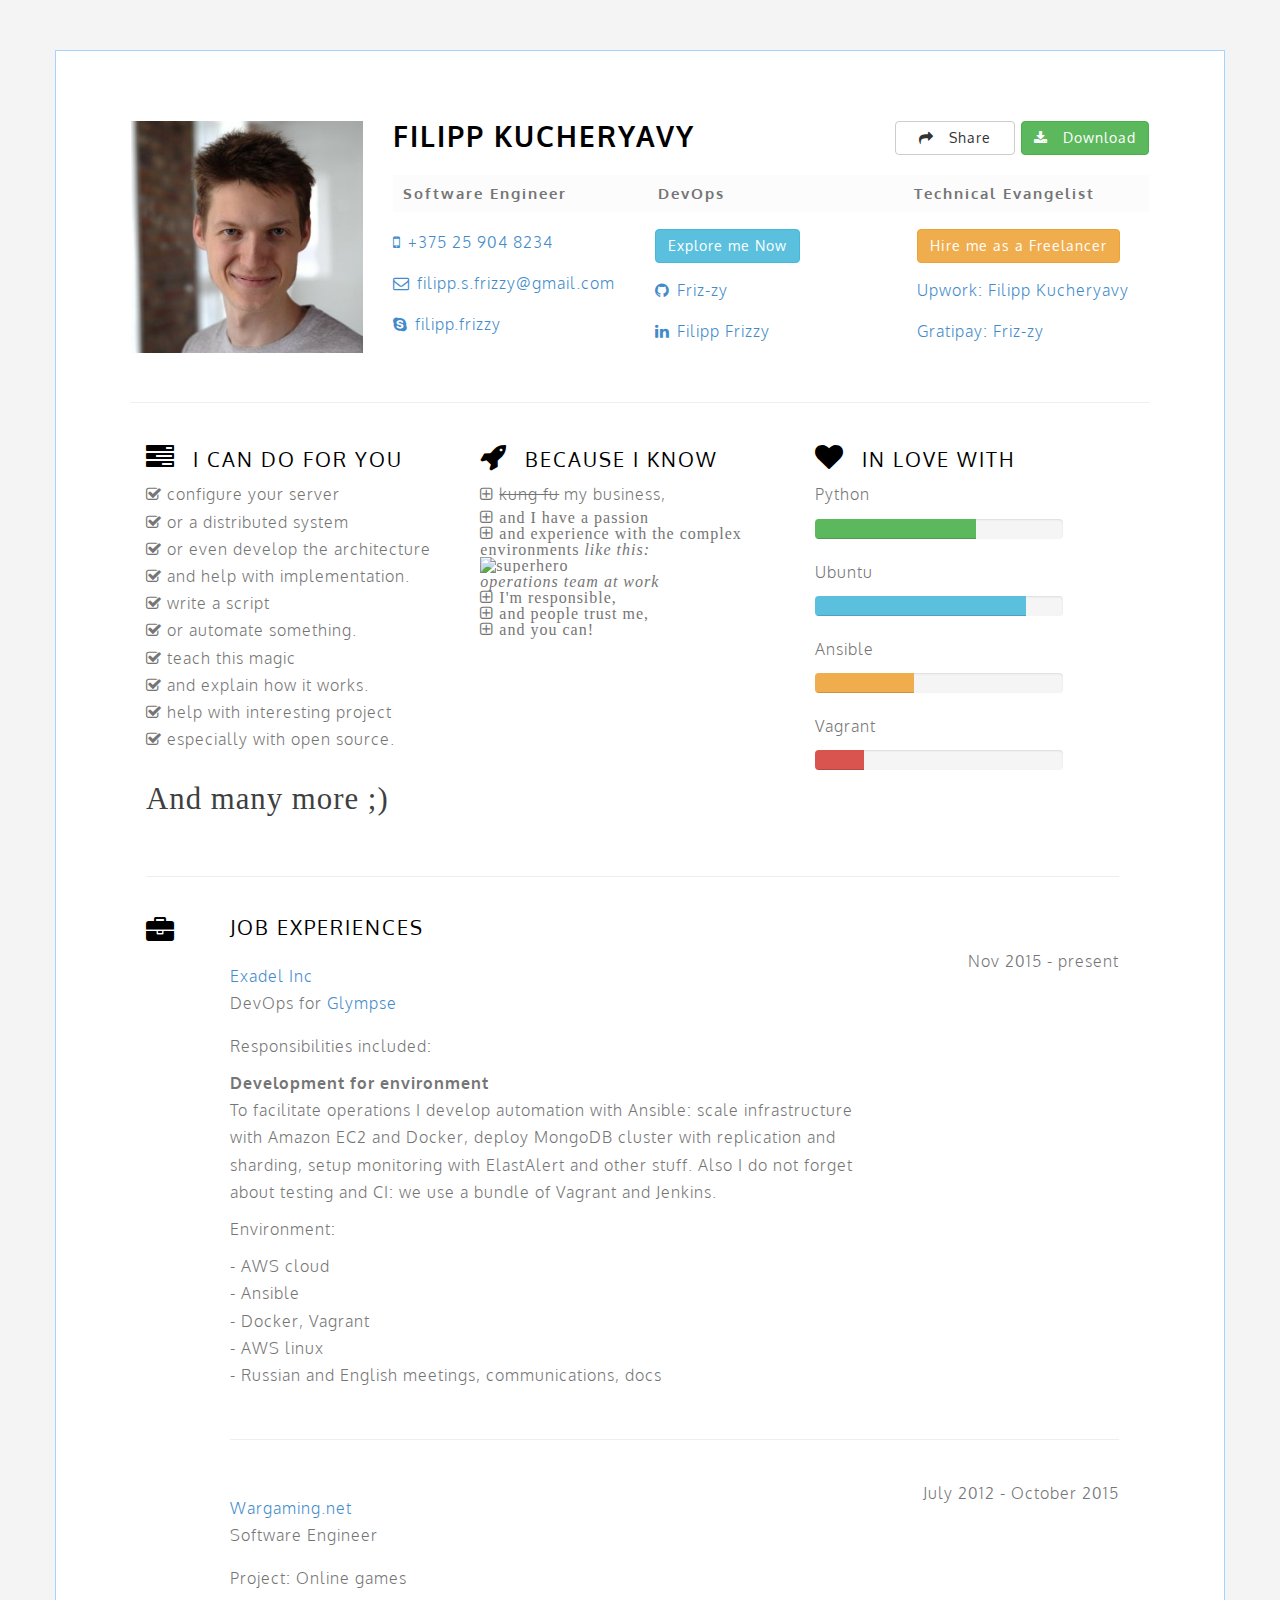
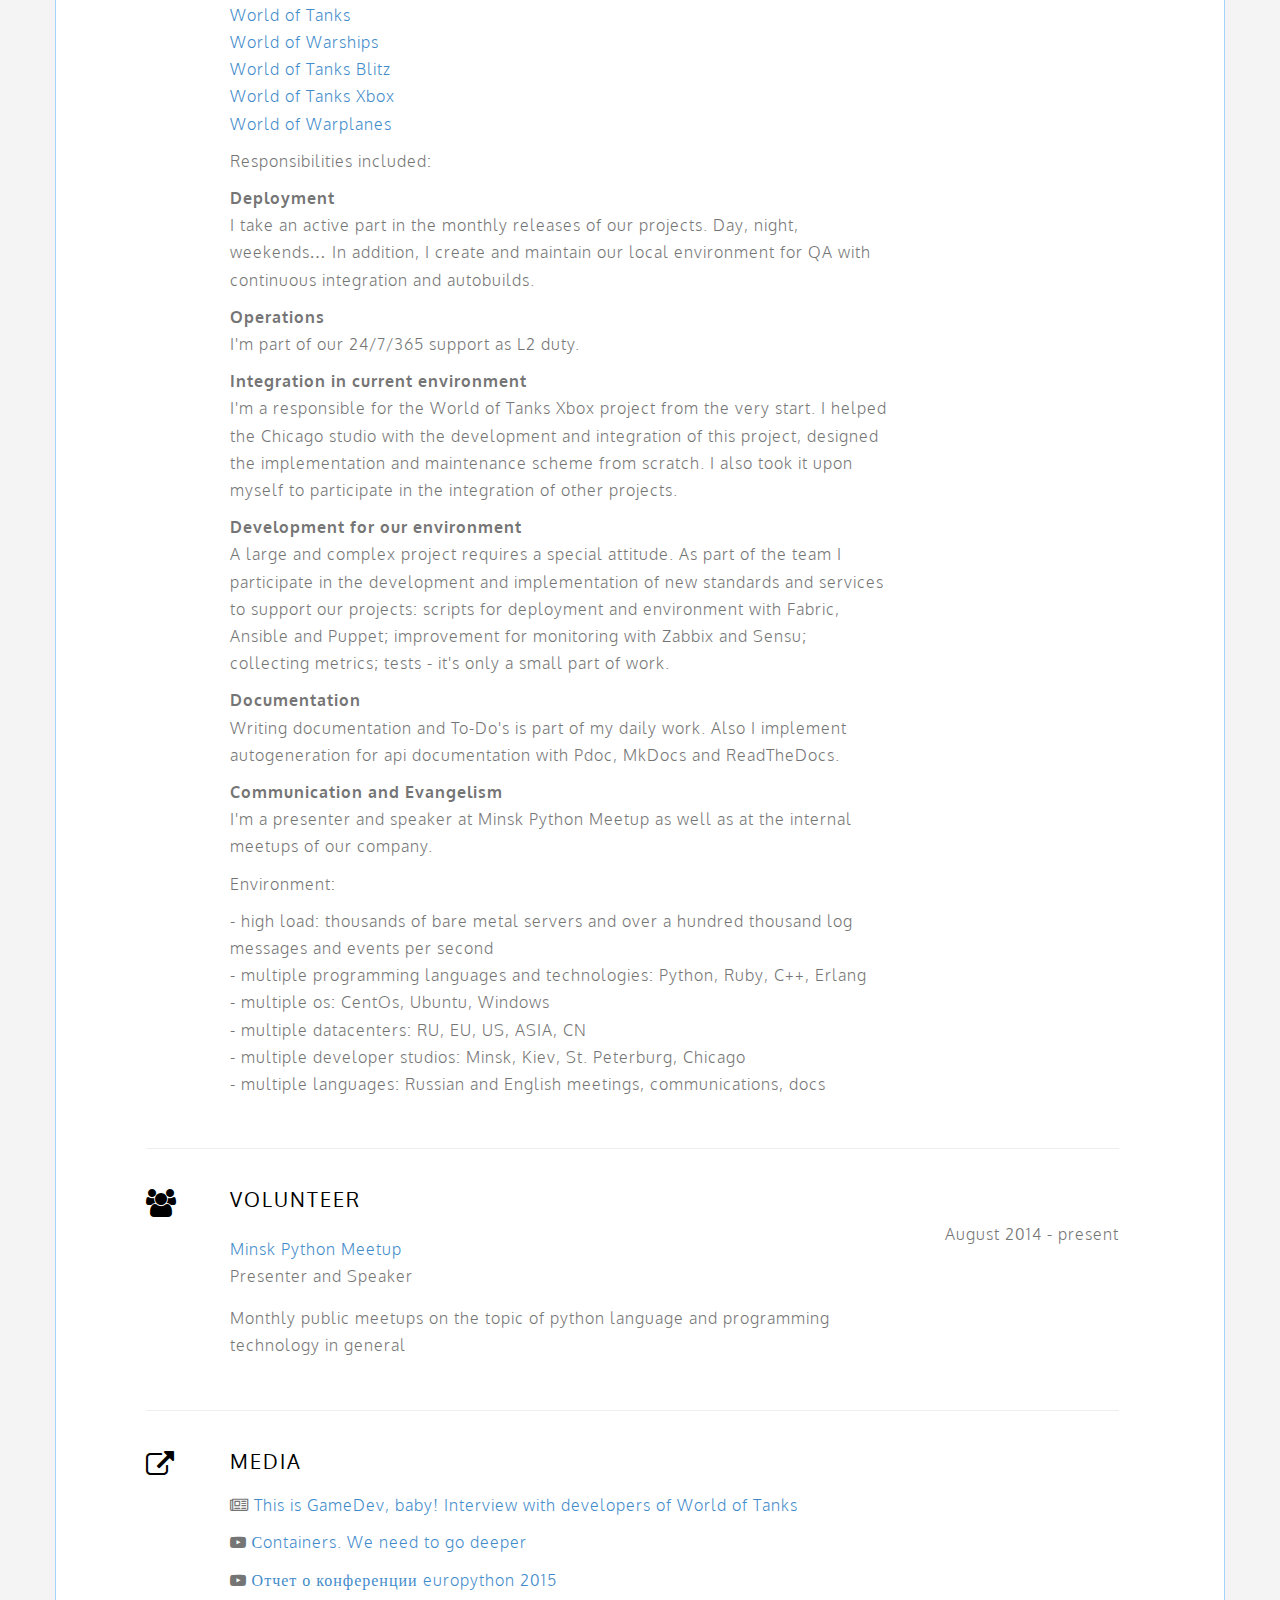
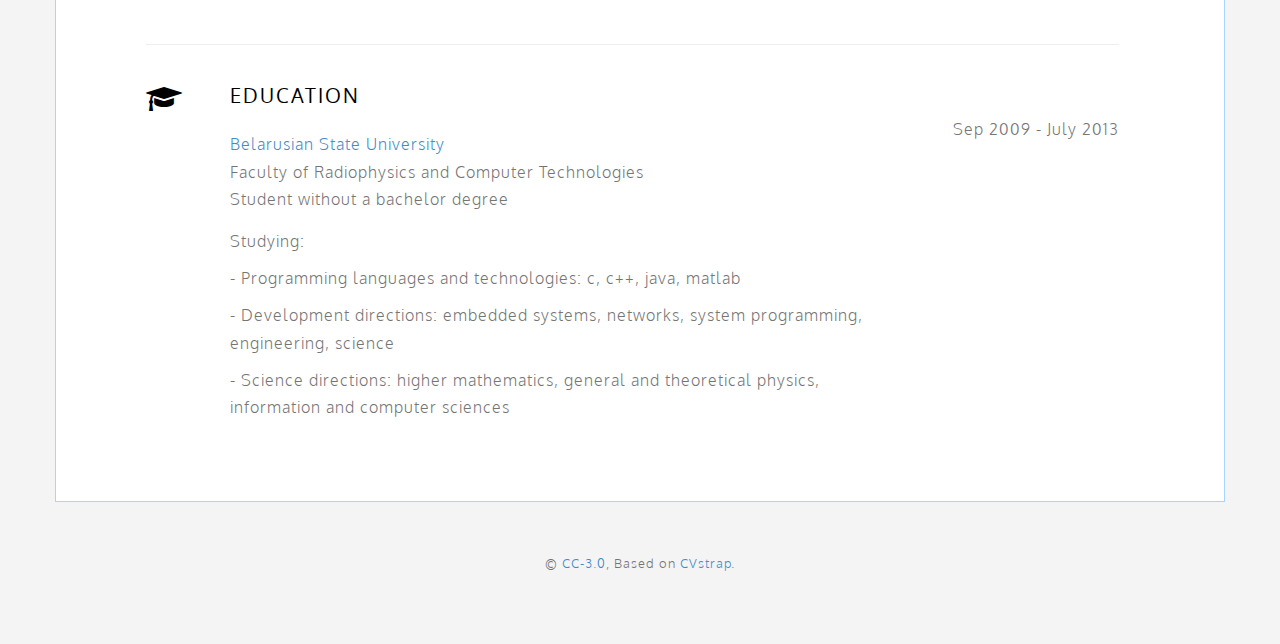
==== frizzy.info/index.html @ 8bf0781c "add src for cv-site" ====
<!DOCTYPE html>
<html lang="">


<head>
    <meta charset="UTF-8">
    <meta name="viewport" content="width=device-width, initial-scale=1.0">

    <!-- ===========================
    THEME INFO
    =========================== -->
    <meta name="description" content="Filipp Kucheryavy - DevOps - CV">
    <meta name="keywords" content="devops, software engineer, python, ansible, ubuntu, Filipp Kucheryavy, Filipp Frizzy">
    <meta name="author" content="Filipp Kucheryavy">

    <!-- ===========================
    SITE TITLE
    =========================== -->
    <title>Filipp Kucheryavy - DevOps</title>

    <!-- ===========================
    FAVICONS
    =========================== -->
    <link rel="icon" href="img/favicon.png">

    <!-- ===========================
    STYLESHEETS
    =========================== -->
    <link rel="stylesheet" href="css/bootstrap.min.css">
    <link rel="stylesheet" href="css/style.css">
    <link rel="stylesheet" href="css/responsive.css">

    <!-- ===========================
    FONT & ICONS
    =========================== -->
    <link href='https://fonts.googleapis.com/css?family=Oxygen' rel='stylesheet' type='text/css'>
    <link href="https://maxcdn.bootstrapcdn.com/font-awesome/4.2.0/css/font-awesome.min.css" rel="stylesheet">


    <!--[if IE]>
        <script src="https://cdn.jsdelivr.net/html5shiv/3.7.2/html5shiv.min.js"></script>
        <script src="https://cdn.jsdelivr.net/respond/1.4.2/respond.min.js"></script>
    <![endif]-->
</head>

<body>
    <div class="container">
        <!-- ===========================
        HEADER
        ============================ -->
        <div id="header" class="row">
            <div class="col-sm-3">
                <img src="img/filippfrizzy.jpg" alt="">
            </div>
            <!-- photo end-->

            <div class="col-sm-9">
                <div class="cv-title">
                    <div class="row">
                        <div class="col-sm-7">
                            <h1>Filipp Kucheryavy</h1>
                        </div>
                        <div class="col-sm-5 text-right dl-share">
                            <!-- AddToAny BEGIN -->
                            <a class="a2a_dd btn btn-default" href=""><span class="fa fa-share "></span> Share</a>
                            <script type="text/javascript">
                                var a2a_config = a2a_config || {};
                                a2a_config.linkname = "WoW! A nice DevOps here";
                                a2a_config.num_services = 6;
                                a2a_config.prioritize = ["facebook", "twitter", "google_plus", "linkedin", "pinterest", "email"];
                            </script>
                            <script type="text/javascript" src="js/menu.js"></script>
                            <!-- AddToAny END -->

                            <a class="btn btn-success" href="https://github.com/Friz-zy/about-me/raw/master/Filipp%20Kucheryavy%20-%20DevOps.pdf"><span class="fa fa-download"></span> Download</a>
                        </div>
                    </div>
                    <h2><div class="row">
                        <div class="col-sm-4">
                            Software Engineer
                        </div><!-- profession 1st col end-->
                        <div class="col-sm-4">
                            DevOps
                        </div><!-- profession 2st col end-->
                        <div class="col-sm-4">
                            Technical Evangelist
                        </div><!-- profession 3st col end-->
                    </div></h2><!-- Profession end-->
                </div><!-- Title end-->

                <!-- ===========================
                SOCIAL & CONTACT
                ============================ -->
                <div class="row">
                    <div class="col-sm-4">
                        <ul class="list-unstyled">
                            <li><a href=""><span class="social fa fa-mobile-phone"></span>+375 25 904 8234</a>
                            </li>
                            <li><a href="mailto:filipp.s.frizzy@gmail.com"><span class="social fa fa-envelope-o"></span>filipp.s.frizzy@gmail.com</a>
                            </li>
                            <li><a href="skype:filipp.frizzy?chat"><span class="social fa fa-skype"></span>filipp.frizzy</a>
                            </li>
                        </ul>
                    </div><!-- social 1st col end-->

                    <div class="col-sm-4">
                        <ul class="list-unstyled">
                            <li><a class="btn btn-info" href="https://github.com/Friz-zy">Explore me Now</a></li>
                            <li><a href="https://github.com/Friz-zy"><span class="social fa fa-github"></span>Friz-zy</a>
                            </li>
                            <li><a href="http://linkedin.com/pub/filipp-frizzy/60/a03/289/"><span class="social fa fa-linkedin"></span>Filipp Frizzy</a>
                            </li>
                        </ul>
                    </div><!-- social 2nd col end-->

                    <div class="col-sm-4">
                        <ul class="list-unstyled">
                            <li><a class="btn btn-warning" href="https://www.upwork.com/freelancers/%7E01ad88731583a316c0">Hire me as a Freelancer</a></li>
                            <li><a href="https://www.upwork.com/freelancers/%7E01ad88731583a316c0">Upwork: Filipp Kucheryavy</a>
                            </li>
                            <li><a href="https://gratipay.com/~Friz-zy/">Gratipay: Friz-zy</a>
                            </li>
                        </ul>
                    </div><!-- social 3rd col end-->
                </div><!-- header social end-->
            </div><!-- header right end-->
        </div><!-- header end-->

        <hr class="firsthr">

        <!-- ===========================
        BODY
        ============================ -->
        <div class="col-md-12 mainleft">
            <div id="statement" class="row mobmid">

                <div class="col-sm-4">
                    <h3><span class="secicon fa fa-tasks"></span> I can do for You</h3>
                    <p><span class="fa fa-check-square-o"></span> configure your server<br>
                       <span class="fa fa-check-square-o"></span> or a distributed system<br>
                       <span class="fa fa-check-square-o"></span> or even develop the architecture<br>
                       <span class="fa fa-check-square-o"></span> and help with implementation.<br>
                       <span class="fa fa-check-square-o"></span> write a script<br>
                       <span class="fa fa-check-square-o"></span> or automate something.<br>
                       <span class="fa fa-check-square-o"></span> teach this magic<br>
                       <span class="fa fa-check-square-o"></span> and explain how it works.<br>
                       <span class="fa fa-check-square-o"></span> help with interesting project<br>
                       <span class="fa fa-check-square-o"></span> especially with open source.<br>
                    </p>

                    <p class="signature">And many more ;)</p>
                </div><!--info end-->
                <div class="col-sm-4">
                    <h3><span class="secicon fa fa-rocket"></span> Because I know</h3>
                    <p><span class="fa fa-plus-square-o"></span> <s>kung fu</s> my business,<br>
                    <span class="fa fa-plus-square-o"> and I have a passion<br>
                    <span class="fa fa-plus-square-o"> and experience with the
                    complex environments <i>like this:</i><br>
                    <img src="img/support.gif" height="160" alt="superhero"><br>
                    <i>operations team at work</i><br>
                    <span class="fa fa-plus-square-o"></span> I'm responsible,<br>
                    <span class="fa fa-plus-square-o"></span> and people trust me,<br>
                    <span class="fa fa-plus-square-o"></span> and you can!</p>

                </div><!--strengths end-->

                <div class="col-md-4 mainright">
                <div class="row">

                    <div class="col-sm-11 col-md-10">
                        <h3 class="mobmid"><span class="secicon fa fa-heart"></span> In love with</h3>

                        <p>Python</p>
                        <div class="progress">
                            <div class="progress-bar progress-bar-success" role="progressbar" aria-valuenow="65" aria-valuemin="0" aria-valuemax="100" style="width: 65%">
                                <span class="sr-only">65% Complete (success)</span>
                            </div>
                        </div><!--skill end-->


                        <p>Ubuntu</p>
                        <div class="progress">
                            <div class="progress-bar progress-bar-info" role="progressbar" aria-valuenow="85" aria-valuemin="0" aria-valuemax="100" style="width: 85%">
                                <span class="sr-only">85% Complete</span>
                            </div>
                        </div><!--skill end-->

                        <p>Ansible</p>
                        <div class="progress">
                            <div class="progress-bar progress-bar-warning" role="progressbar" aria-valuenow="40" aria-valuemin="0" aria-valuemax="100" style="width: 40%">
                                <span class="sr-only">40% Complete (warning)</span>
                            </div>
                        </div><!--skill end-->

                        <p>Vagrant</p>
                        <div class="progress">
                            <div class="progress-bar progress-bar-danger" role="progressbar" aria-valuenow="20" aria-valuemin="0" aria-valuemax="100" style="width: 20%">
                                <span class="sr-only">20% Complete (danger)</span>
                            </div>
                        </div><!--skill end-->
                    </div><!--info end-->
                </div><!--tech skills end-->
                </div><!--right end-->
            </div><!--personal statement end-->

            <hr>

            <!-- ===========================
            JOB EXPERIENCES
            ============================ -->
            <div id="job" class="row mobmid">
                <div class="col-sm-1">
                    <span class="secicon fa fa-briefcase"></span>
                </div><!--icon end-->

                <div class="col-sm-11">
                    <h3>Job Experiences</h3>

                    <div class="row">
                        <div class="col-md-9">
                            <h4><a href="http://www.exadel.com">Exadel Inc</a></h4>
                            <p class="sub">DevOps for <a href="http://glympse.com">Glympse</a></p>

                                <p>Responsibilities included:</p>

                                <p>
                                    <b>Development for environment</b><br>
                                    To facilitate operations I develop automation with Ansible: scale infrastructure with Amazon EC2 and Docker, deploy MongoDB cluster with replication and sharding, setup monitoring with ElastAlert and other stuff. Also I do not forget about testing and CI: we use a bundle of Vagrant and Jenkins.
                                </p>

                                <p>Environment:</p>
                                <p>
                                    - AWS cloud<br>
                                    - Ansible<br>
                                    - Docker, Vagrant<br>
                                    - AWS linux<br>
                                    - Russian and English meetings, communications, docs<br>
                                </p>
                        </div>

                        <div class="year col-md-3">
                            <p>Nov 2015 - present</p>
                        </div>
                    </div><!--Job 1 end-->
                    
                    <hr>
                    
                    <div class="row">
                        <div class="col-md-9">
                            <h4><a href="wargaming.com">Wargaming.net</a></h4>
                            <p class="sub">Software Engineer</p>

                            <p>Project: Online games</p>
                                <p>
                                    <a href="http://worldoftanks.com">World of Tanks</a><br>
                                    <a href="http://worldofwarships.com">World of Warships</a><br>
                                    <a href="https://wotblitz.com">World of Tanks Blitz</a><br>
                                    <a href="http://console.worldoftanks.com">World of Tanks Xbox</a><br>
                                    <a href="http://worldofwarplanes.com">World of Warplanes</a><br>
                                </p>

                                <p>Responsibilities included:</p>
                                <p>
                                    <b>Deployment</b><br>
                                    I take an active part in the monthly releases of our projects. Day, night, weekends… In addition, I create and maintain our local environment for QA with continuous integration and autobuilds.
                                </p>
                                <p>
                                    <b>Operations</b><br>
                                    I'm part of our 24/7/365 support as L2 duty.
                                </p>
                                <p>
                                    <b>Integration in current environment</b><br>
                                    I'm a responsible for the World of Tanks Xbox project from the very start. I helped the Chicago studio with the development and integration of this project, designed the implementation and maintenance scheme from scratch. I also took it upon myself to participate in the integration of other projects.
                                </p>
                                <p>
                                    <b>Development for our environment</b><br>
                                    A large and complex project requires a special attitude. As part of the team I participate in the development and implementation of new standards and services to support our projects: scripts for deployment and environment with Fabric, Ansible and Puppet; improvement for monitoring with Zabbix and Sensu; collecting metrics; tests - it's only a small part of work.
                                </p>
                                <p>
                                    <b>Documentation</b><br>
                                    Writing documentation and To-Do's is part of my daily work. Also I implement autogeneration for api documentation with Pdoc, MkDocs and ReadTheDocs.
                                </p>
                                <p>
                                    <b>Communication and Evangelism</b><br>
                                    I'm a presenter and speaker at Minsk Python Meetup as well as at the internal meetups of our company.
                                </p>

                                <p>Environment:</p>
                                <p>
                                    - high load: thousands of bare metal servers and over a hundred thousand log messages and events per second<br>
                                    - multiple programming languages and technologies: Python, Ruby, C++, Erlang<br>
                                    - multiple os: CentOs, Ubuntu, Windows<br>
                                    - multiple datacenters: RU, EU, US, ASIA, CN<br>
                                    - multiple developer studios: Minsk, Kiev, St. Peterburg, Chicago<br>
                                    - multiple languages: Russian and English meetings, communications, docs<br>
                                </p>
                        </div>

                        <div class="year col-md-3">
                            <p>July 2012 - October 2015</p>
                        </div>
                    </div><!--Job 2 end-->

                </div><!--Job experiences end-->
            </div><!--Job experiences end-->

            <hr>
            
            <div id="volunteer" class="row mobmid">
                <div class="col-sm-1">
                    <span class="secicon fa fa-group"></span>
                </div><!--icon end-->

                <div class="col-sm-11">
                    <h3>Volunteer</h3>

                    <div class="row">
                        <div class="col-md-9">
                            <h4><a href="https://www.facebook.com/MinskPythonMeetup">Minsk Python Meetup</a></h4>
                            <p class="sub">Presenter and Speaker
                            </p>
                            <p>Monthly public meetups on the topic of python language and programming technology in general</p>
                        </div>

                        <div class="year col-md-3">
                            <p>August 2014 - present</p>
                        </div>
                    </div><!--Volunteer 1 end-->

                </div>
            </div><!--Volunteer end-->

            <hr>
            
            <div id="media" class="row mobmid">
                <div class="col-sm-1">
                    <span class="secicon fa fa-external-link"></span>
                </div><!--icon end-->

                <div class="col-sm-11">
                    <h3>Media</h3>

                    <div class="row">
                        <div class="col-md-9">
                            <p>
                                <p><span class="fa fa-newspaper-o"></span> <a href="https://hackmag.com/devops/interview-with-wot-developers/">This is GameDev, baby! Interview with developers of World of Tanks</a></p>
                                <p><span class="fa fa-youtube-play"></span> <a href="https://www.youtube.com/watch?v=l677xcz-gX0">Сontainers. We need to go deeper</a></p>
                                <p><span class="fa fa-youtube-play"></span> <a href="https://www.youtube.com/watch?v=hFyycm_vur8">Отчет о конференции europython 2015</a></p>
                            </p>
                        </div>

                    </div><!--Media 1 end-->

                </div>
            </div><!--Media end-->

            <hr>
            
            <div id="education" class="row mobmid">
                <div class="col-sm-1">
                    <span class="secicon fa fa-graduation-cap"></span>
                </div><!--icon end-->

                <div class="col-sm-11">
                    <h3>Education</h3>

                    <div class="row">
                        <div class="col-md-9">
                            <h4><a href="http://bsu.by/en/main.aspx">Belarusian State University</a></h4>
                            <p class="sub">Faculty of Radiophysics and Computer Technologies<br>
                            Student without a bachelor degree</p>
                            <p>Studying:
                                <p>- Programming languages and technologies: c, c++, java, matlab</p>
                                <p>- Development directions: embedded systems, networks, system programming, engineering, science</p>
                                <p>- Science directions: higher mathematics, general and theoretical physics, information and computer sciences</p>
                            </p>
                        </div>

                        <div class="year col-md-3">
                            <p>Sep 2009 - July 2013</p>
                        </div>
                    </div><!--Education & Certification 1 end-->

                </div>
            </div><!--Education & Certifications end-->
            
        </div><!--left end-->
    </div><!--container end-->

    <!-- ===========================
    FOOTER
    =========================== -->
    <footer class="text-center">
        <p>&copy; <a href="http://creativecommons.org/licenses/by/3.0/">CC-3.0</a>, Based on <a href="http://github.com/srizon/cvstrap">CVstrap</a>.
        </p>
    </footer>

    <!--necessary scripts and plugins-->
    <script src="js/jquery.min.js"></script>
    <script src="js/bootstrap.min.js"></script>
    <script src="js/jquery.nicescroll.min.js"></script>
    <script src="js/evenfly.js"></script>
</body>

</html>
---- frizzy.info/css/style.css ----
body {
    background: #f4f4f4;
    color: #757575;
    font-family: 'Oxygen';
    letter-spacing: 2px;
    padding-bottom: 60px;
}

.container {
    background: #fff;
    padding: 70px 75px;
    margin: 50px auto;
    border: 1px solid #a5d4fc;
}

img {
    max-width: 100%
}

hr {
    margin: 40px 0;
}

h1 {
    font-size: 2em;
    font-weight: bolder;
    text-transform: uppercase;
    color: #000;
    margin: 0;
}

h2 {
    font-size: 1.1em;
    font-weight: bolder;
    background: #fcfcfc;
    padding: 10px;
}

h3 {
    font-size: 1.4em;
    text-transform: uppercase;
    color: #000;
    margin-top: 0;
}

h4 {
    margin: 15px 0 0;
}

p,
a {
    line-height: 1.7em;
    font-weight: lighter;
    letter-spacing: 1px;
    font-size: 16px;
}

br {
    line-height: 1.5em;
}

li {
    padding: 7px 0;
}

.dl-share .btn {
    min-width: 120px;
}

.signature {
    font-family: 'Kristi', cursive;
    color: #3e3f40;
    font-size: 2.2em;
    margin-top: 20px;
}

.social {
    margin-right: 7px;
}

.btn .fa {
    margin-right: 10px;
}

.secicon.fa {
    font-size: 28px;
    color: #000;
    margin-right: 10px;
}

.sub {
    margin-bottom: 15px;
}

.award {
    padding-top: 20px;
}

blockquote {
    font-size: 1em;
    padding: 0 15px;
    margin: 30px 0;
}

.mainleft {
    padding-right: 30px;
}

.testimonials img {
    width: 60px;
    height: 60px;
    border-radius: 50%;
    float: left;
    margin-right: 15px;
    margin-top: -10px;
    border: 1px solid #ededed;
}

.year,
.share {
    text-align: right;
}

footer p,
footer a {
    font-size: 13px;
}
---- frizzy.info/css/responsive.css ----
@media only screen and (max-width: 980px) {
    .dl-share {
        display: none;
    }
    
    .year {
        text-align: left;
    }
}

@media only screen and (max-width: 800px) {
    body {
        padding-bottom: 10px;
    }
    .container {
        margin-top: 10px;
        margin-bottom: 30px;
    }
}

@media only screen and (max-width: 640px) {
    .container {
        padding: 20px;
    }
    h1 {
        margin-top: 20px;
    }
    .propic {
        border-radius: 0;
    }
    .list-unstyled li {
        border-bottom: 1px solid #efefef;
        padding: 15px 0;
    }
    .firsthr {
        visibility: hidden;
    }
    .secicon.fa {
        margin: 10px 0;
    }
    .year,
    .mobmid {
        text-align: center;
    }
}

@media only screen and (width: 480px) {
    footer{
        padding: 0 100px;
    }
}

@media only screen and (max-width: 360px) {
    footer{
        padding: 0 15px;
    }
}
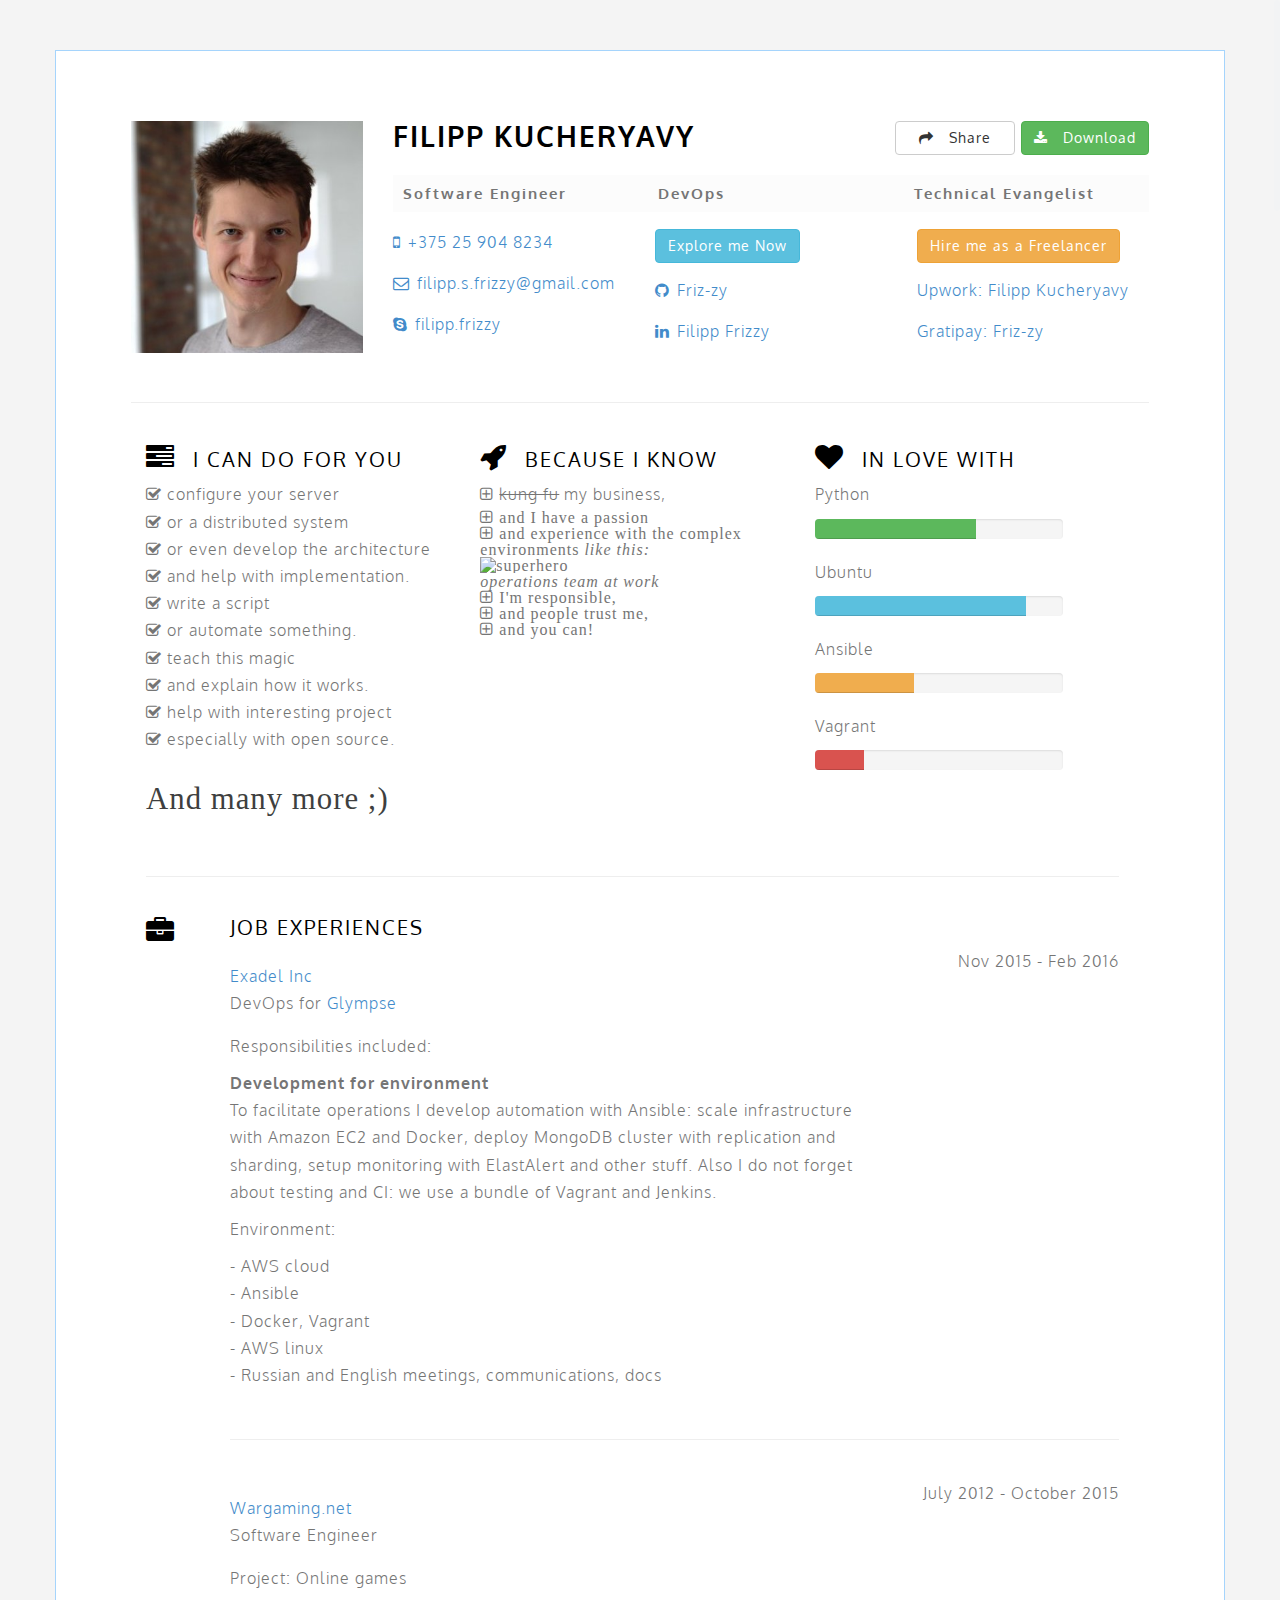
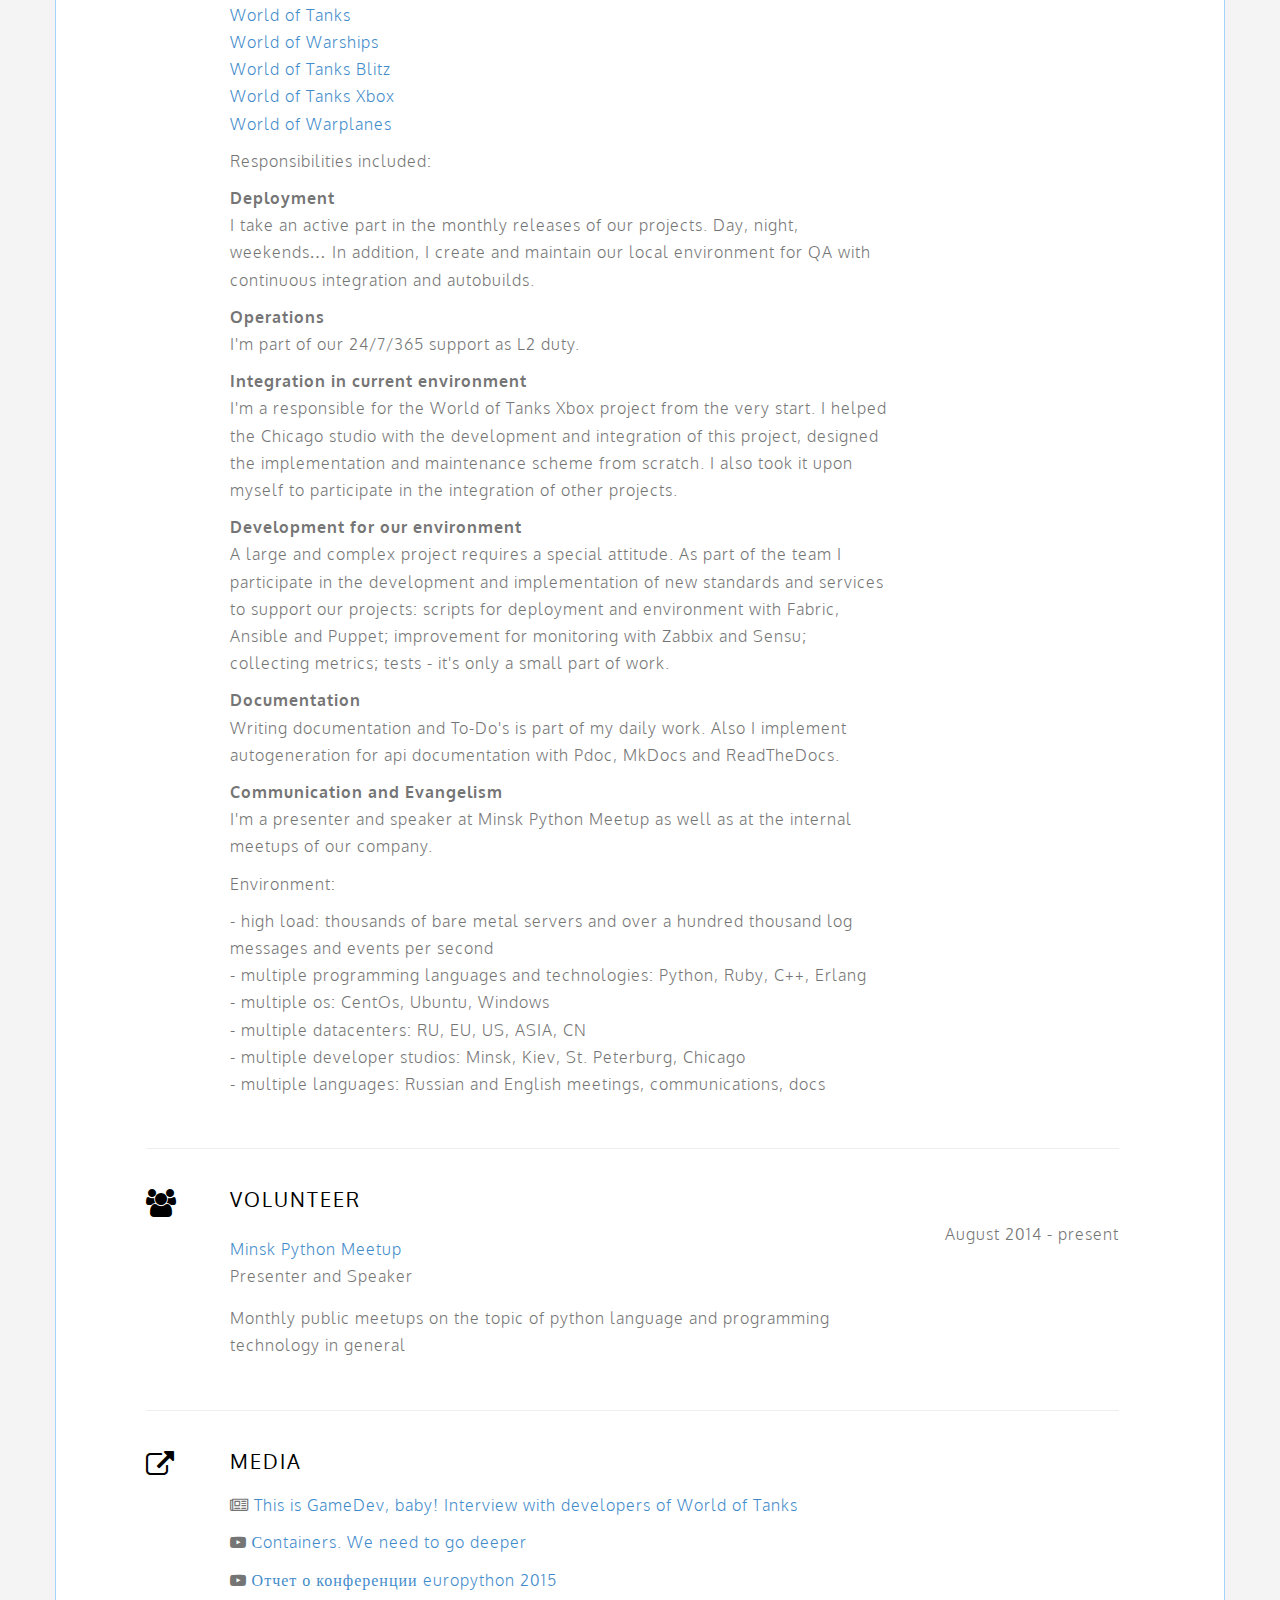
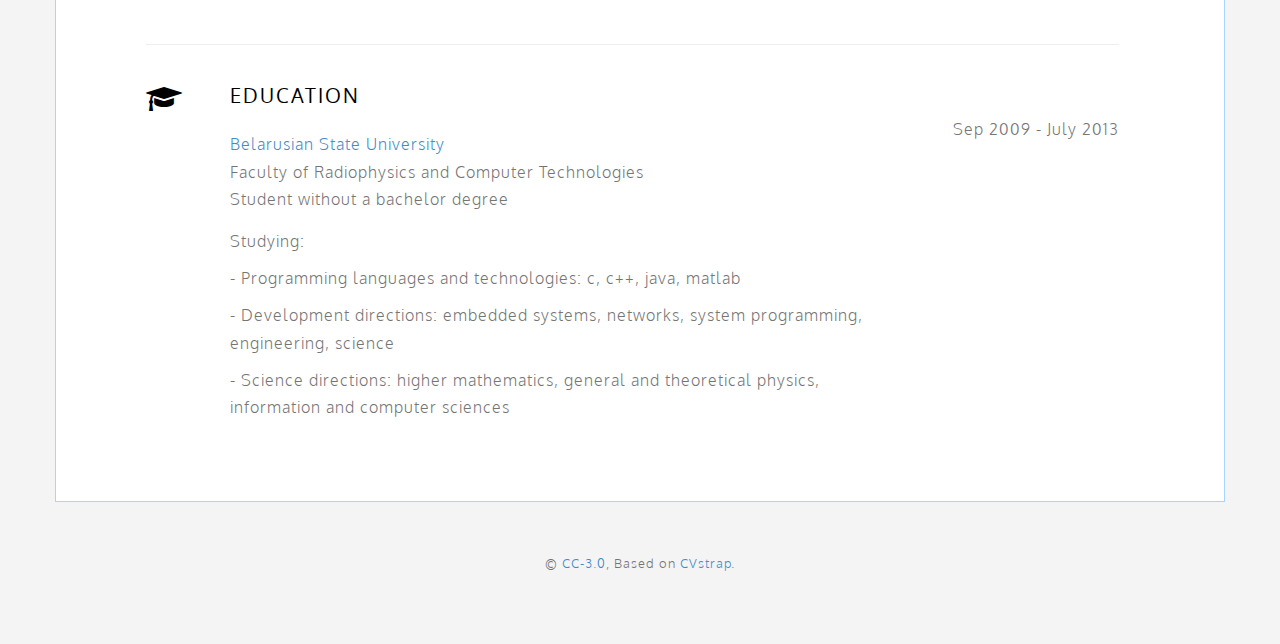
==== commit d7a25fee: "up cv as I leave Exadel" ====
--- a/frizzy.info/index.html
+++ b/frizzy.info/index.html
@@ -239,7 +239,7 @@
                         </div>
 
                         <div class="year col-md-3">
-                            <p>Nov 2015 - present</p>
+                            <p>Nov 2015 - Feb 2016</p>
                         </div>
                     </div><!--Job 1 end-->
                     
@@ -402,4 +402,4 @@
     <script src="js/evenfly.js"></script>
 </body>
 
-</html>+</html>
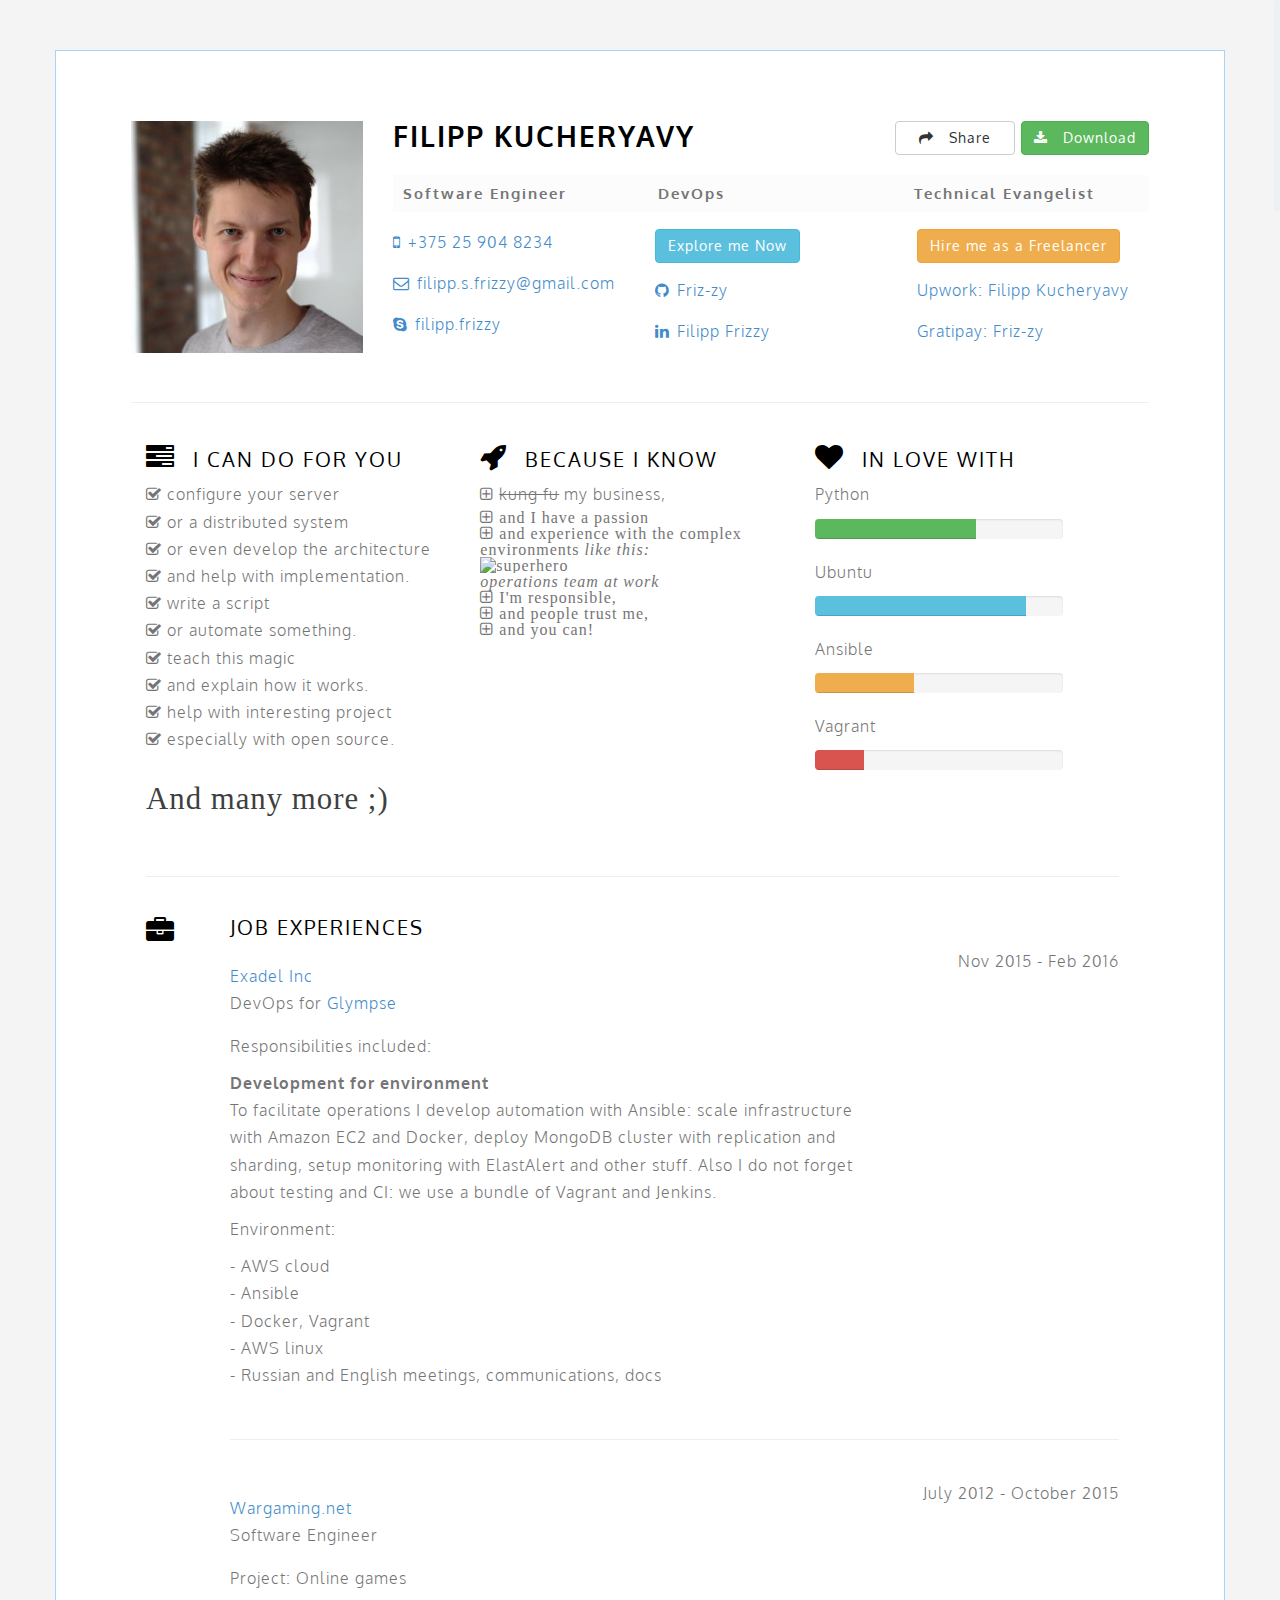
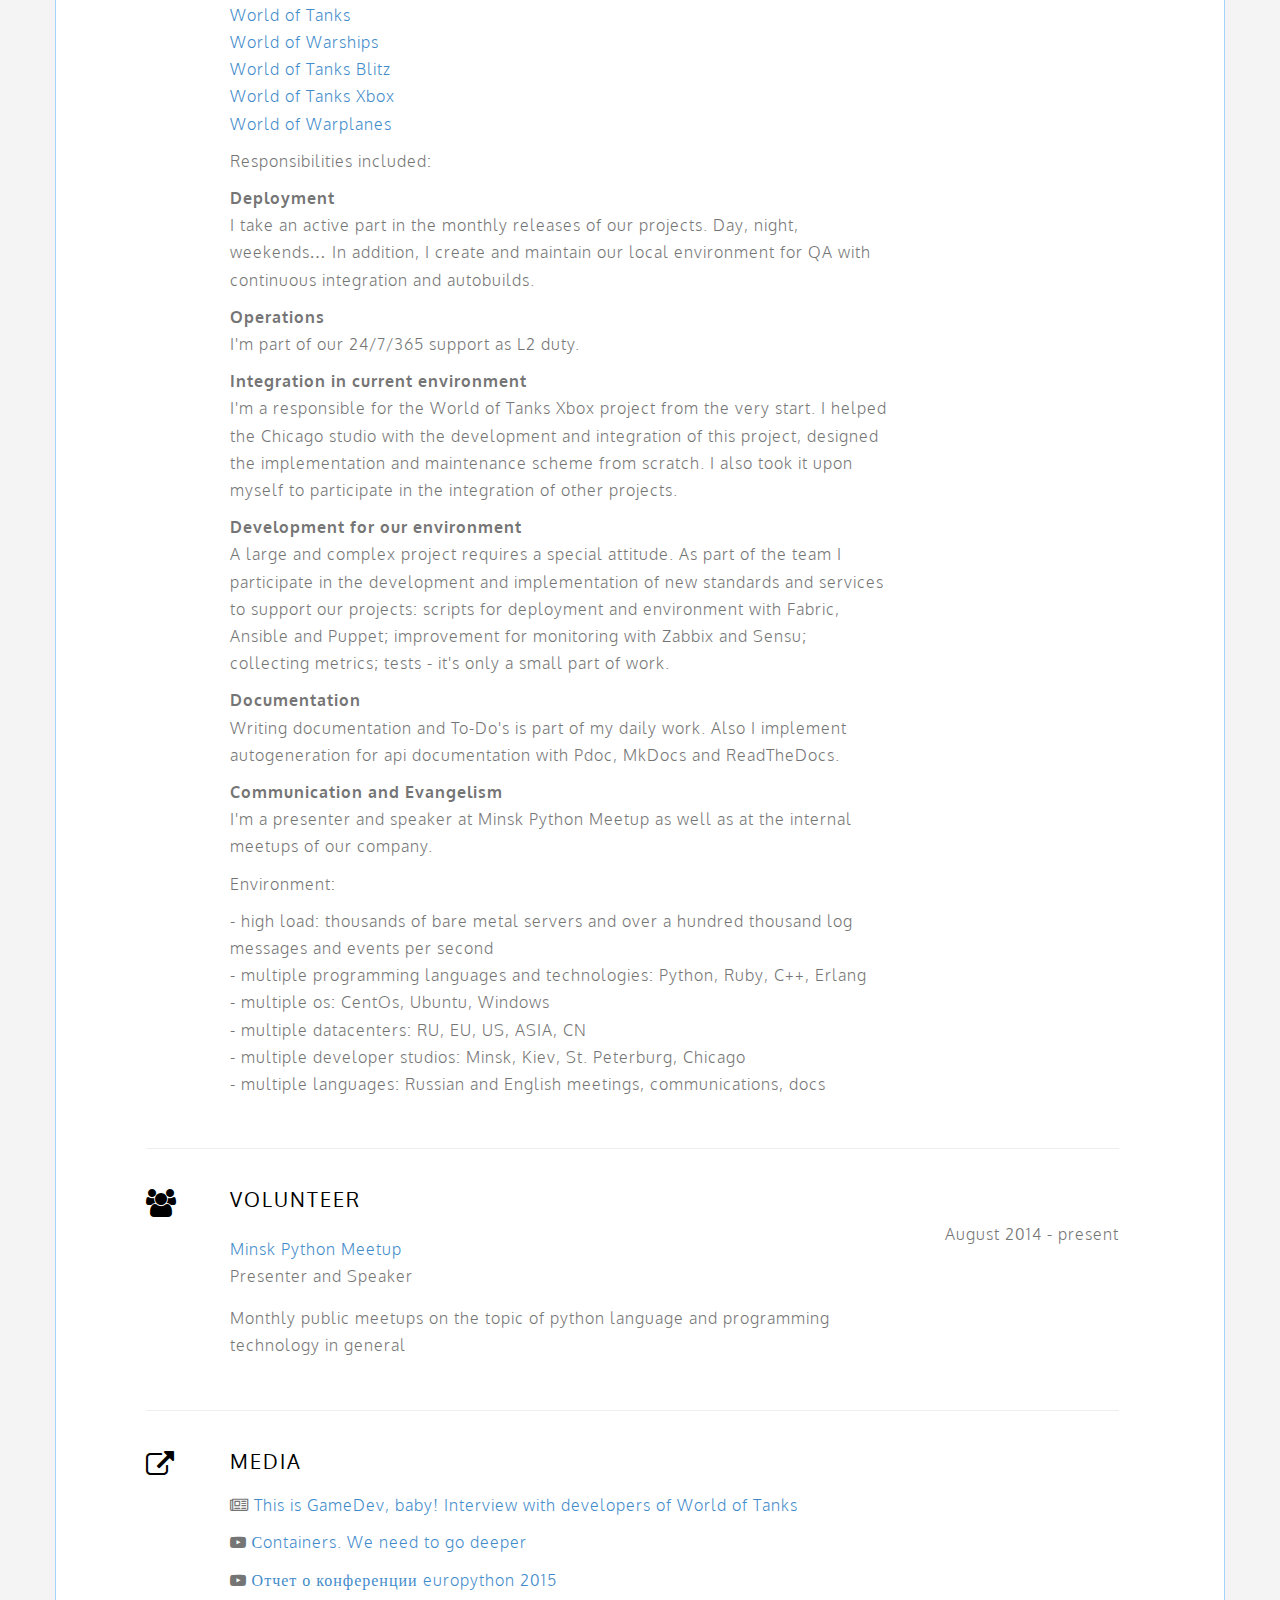
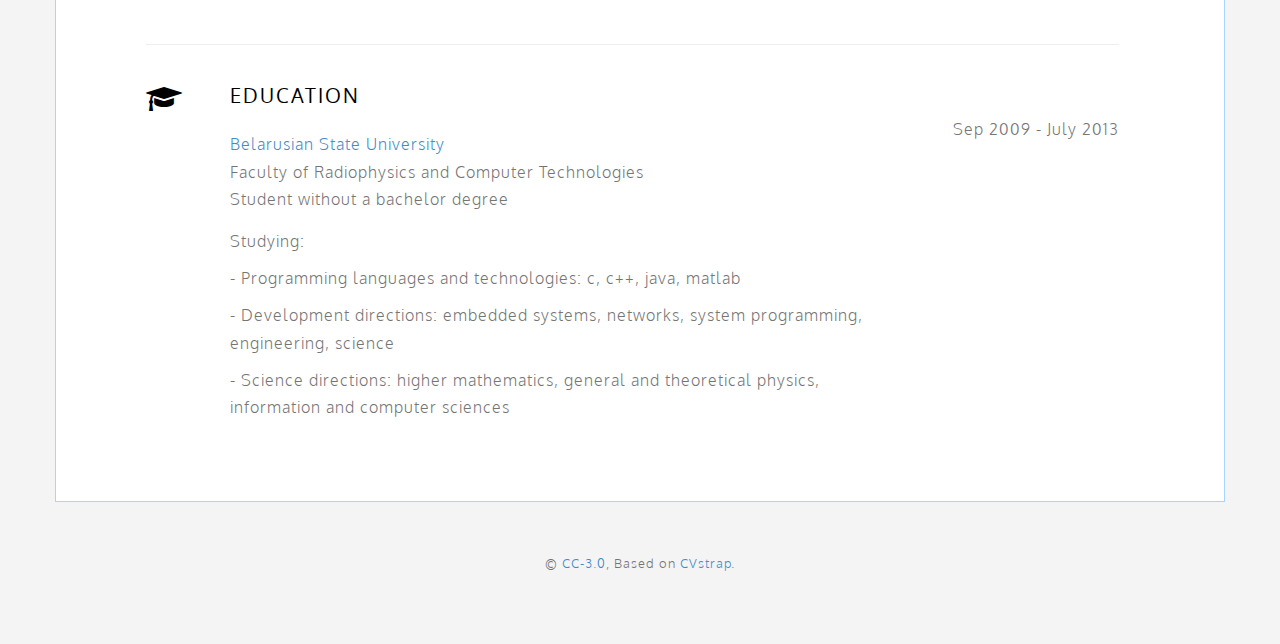
==== commit 7da514a8: "add google analitics js script" ====
--- a/frizzy.info/index.html
+++ b/frizzy.info/index.html
@@ -400,6 +400,19 @@
     <script src="js/bootstrap.min.js"></script>
     <script src="js/jquery.nicescroll.min.js"></script>
     <script src="js/evenfly.js"></script>
+
+    <!--google analitics-->
+    <script>
+       (function(i,s,o,g,r,a,m){i['GoogleAnalyticsObject']=r;i[r]=i[r]||function(){
+       (i[r].q=i[r].q||[]).push(arguments)},i[r].l=1*new Date();a=s.createElement(o),
+       m=s.getElementsByTagName(o)[0];a.async=1;a.src=g;m.parentNode.insertBefore(a,m)
+       })(window,document,'script','//www.google-analytics.com/analytics.js','ga');
+
+       ga('create', 'UA-74715164-1', 'auto');
+       ga('send', 'pageview');
+
+     </script>
+
 </body>
 
 </html>
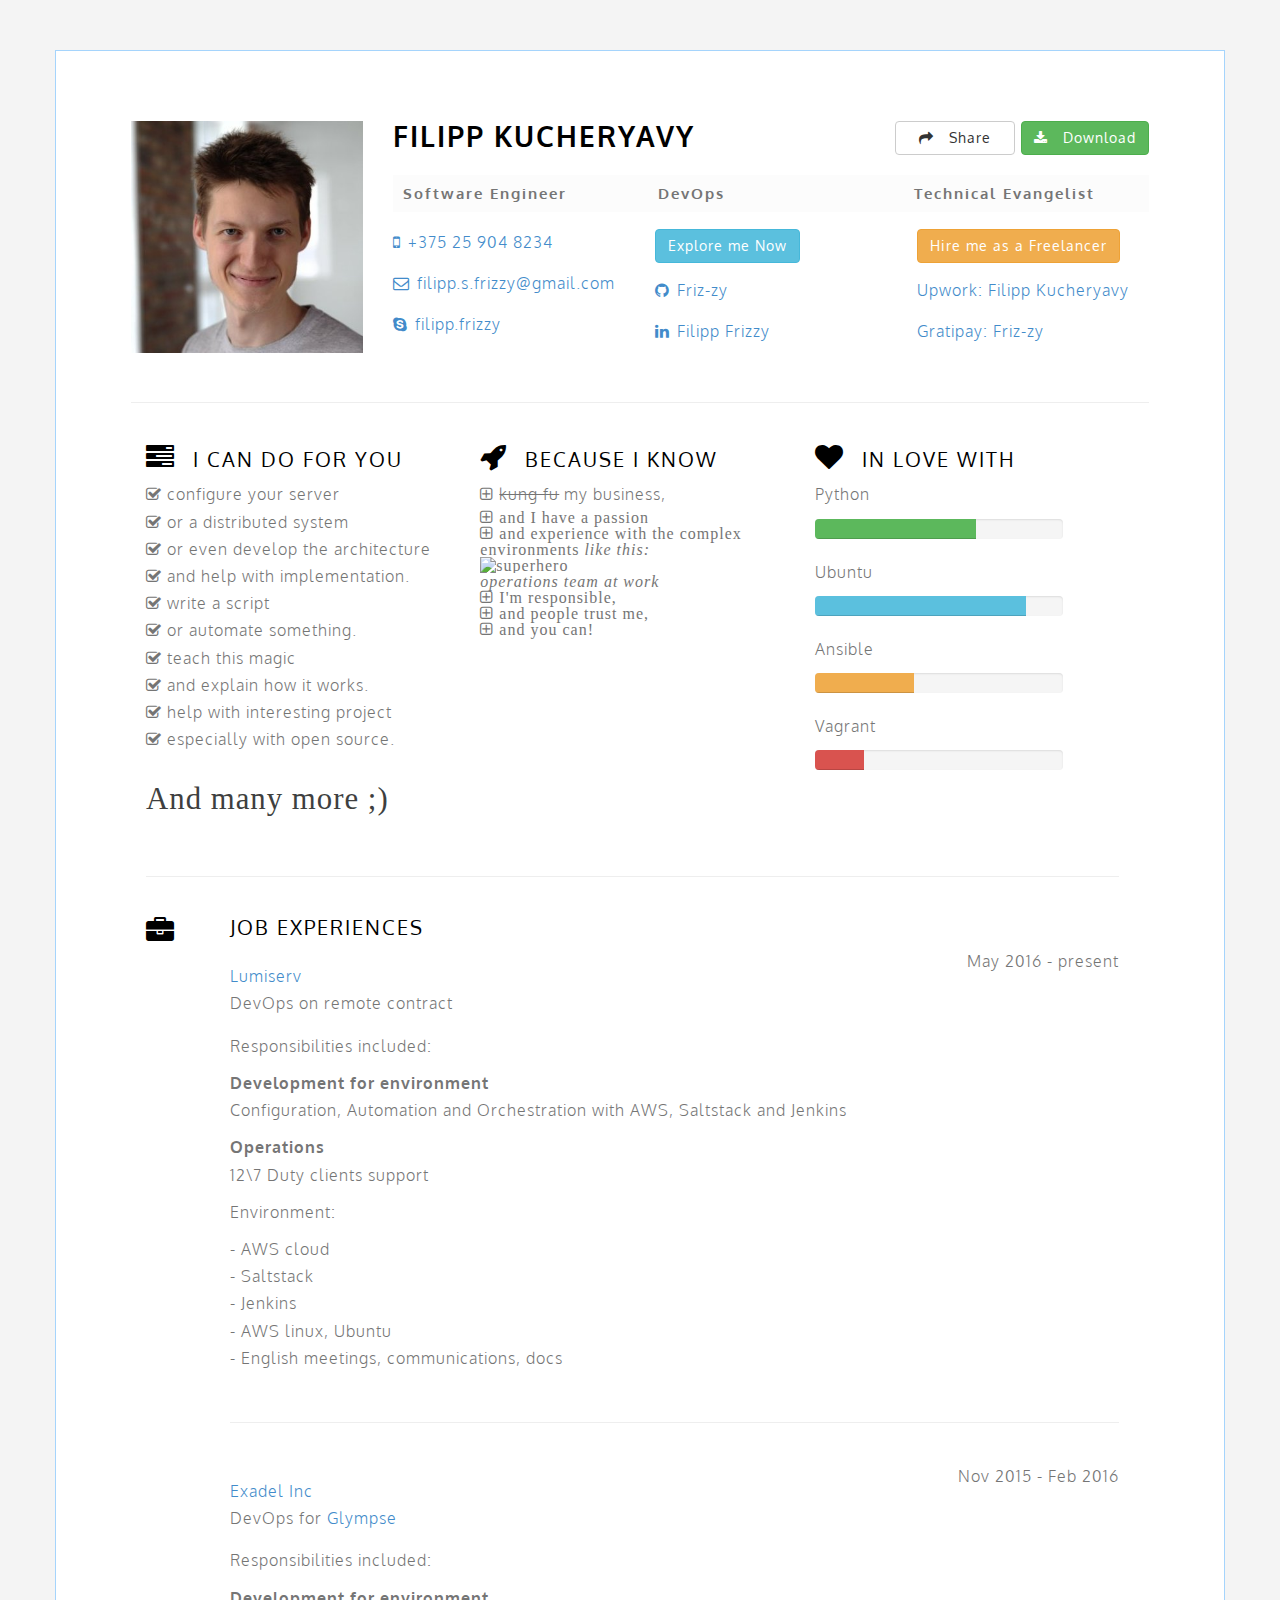
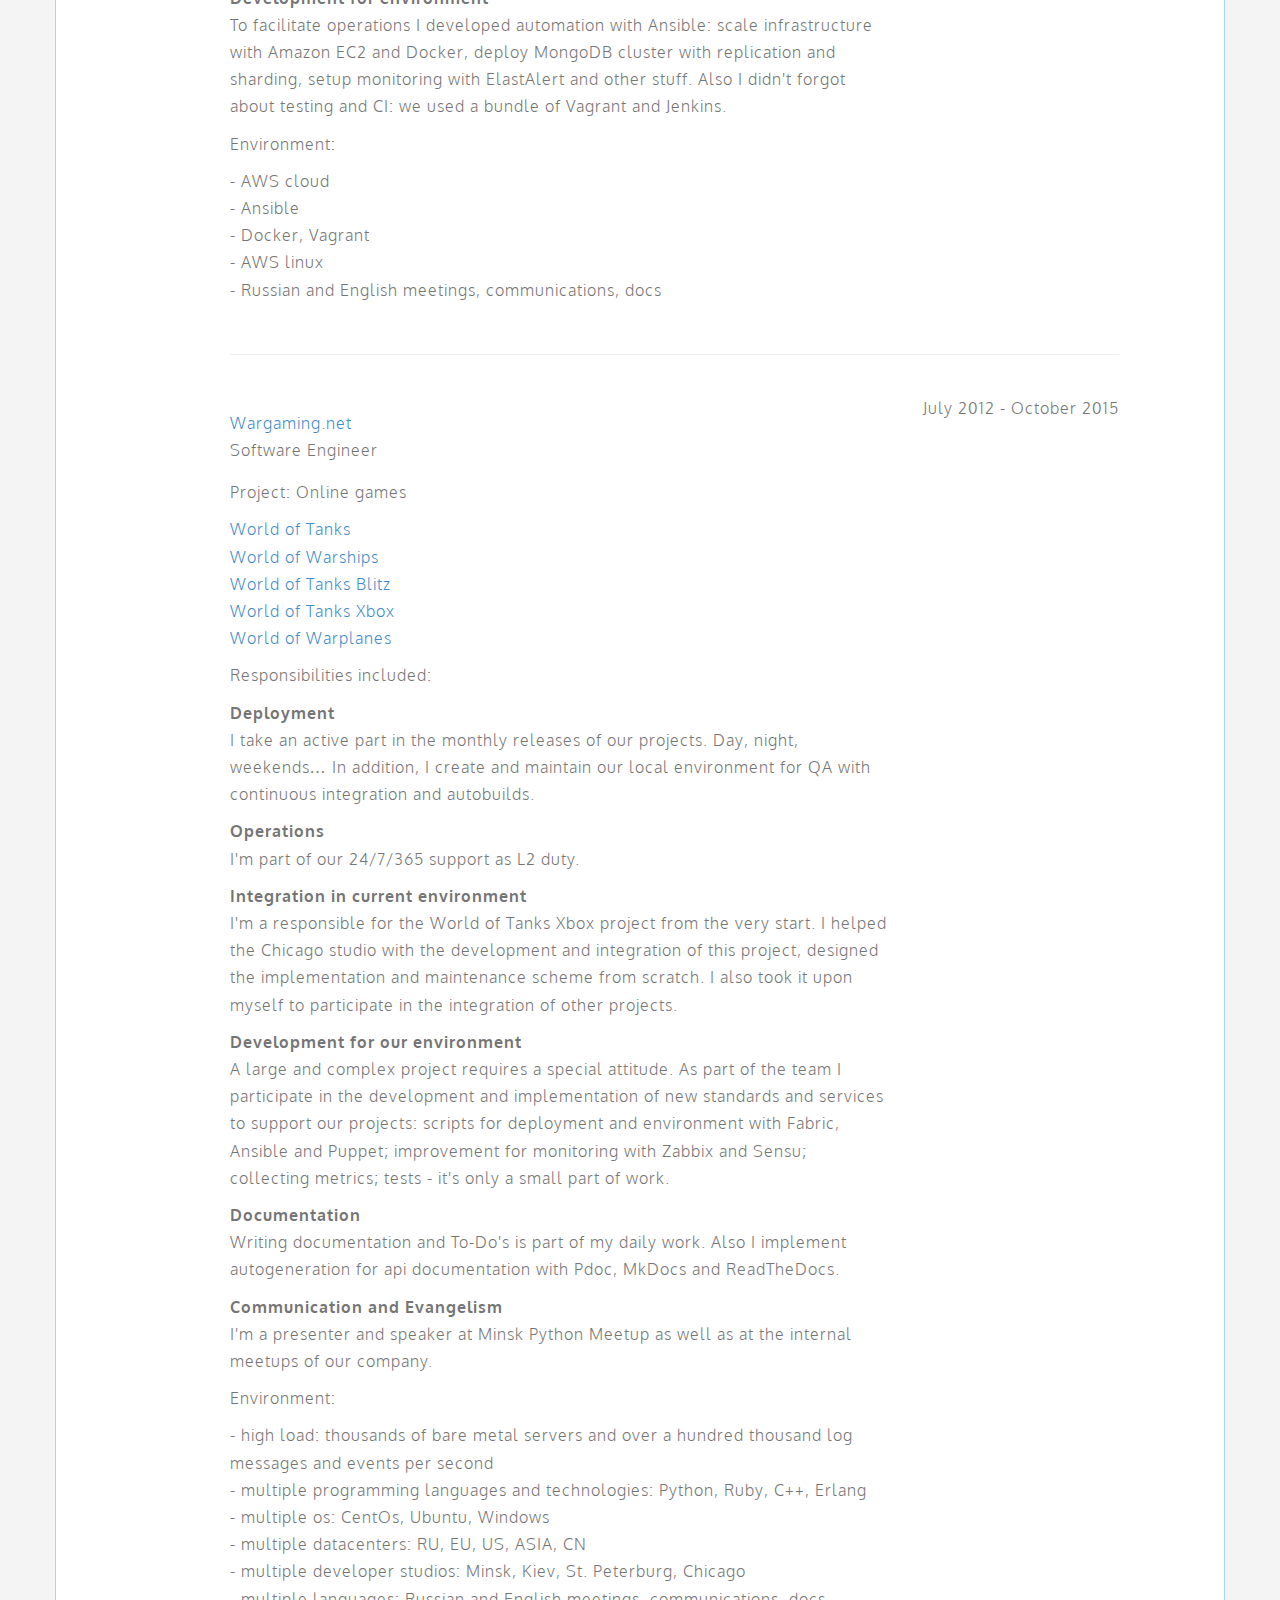
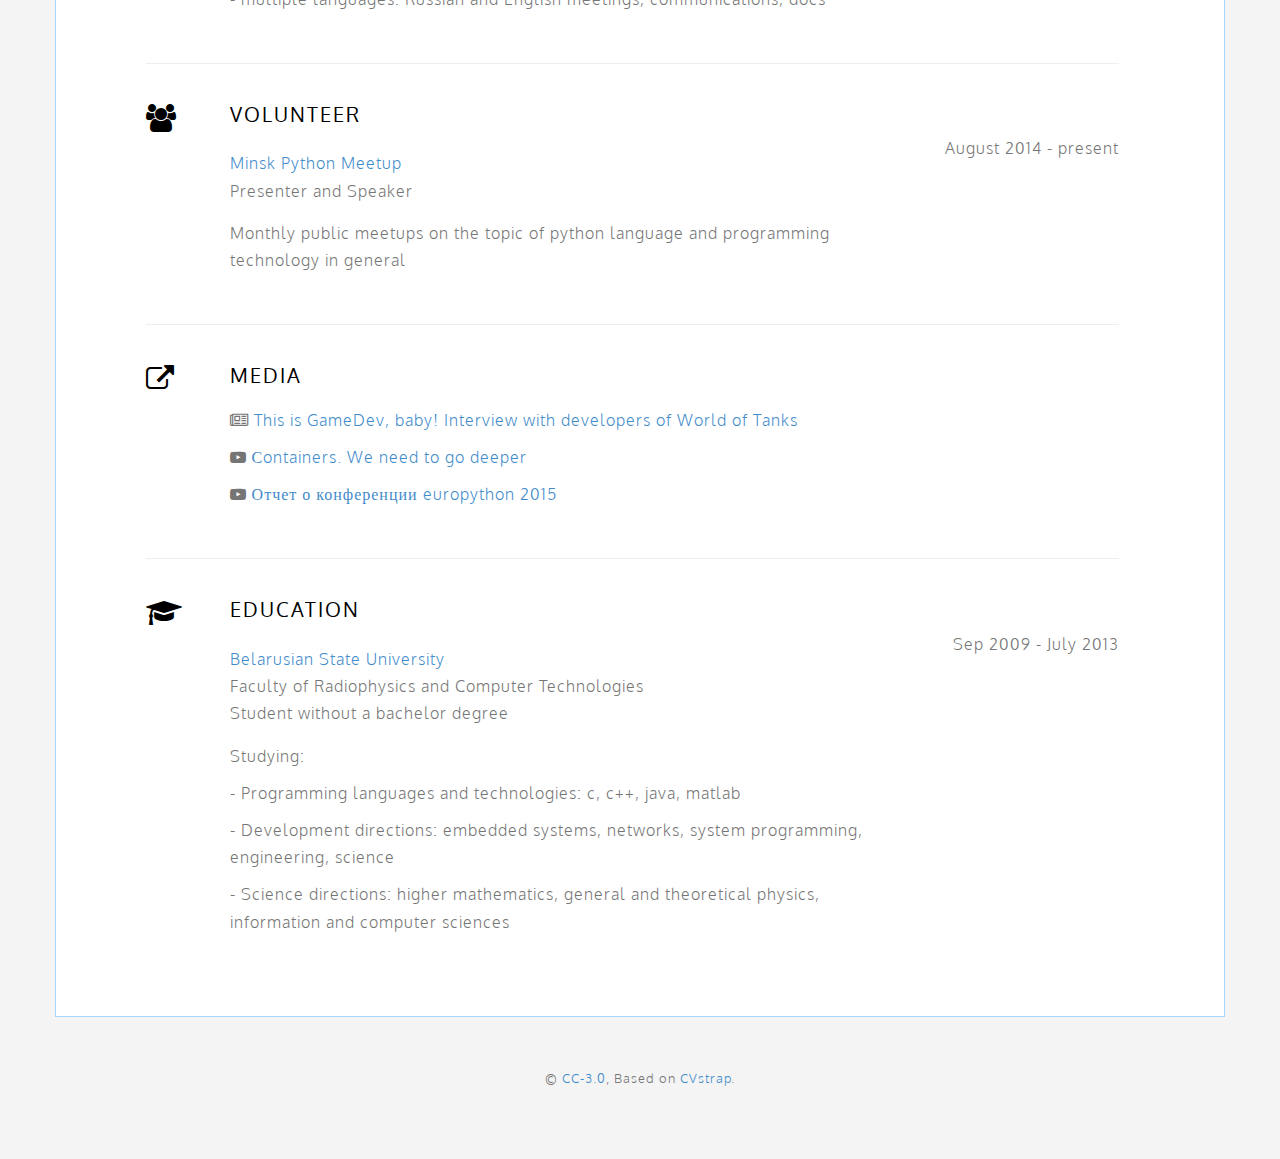
==== commit 5a6c3cb2: "up CV" ====
--- a/frizzy.info/index.html
+++ b/frizzy.info/index.html
@@ -218,6 +218,37 @@
 
                     <div class="row">
                         <div class="col-md-9">
+                            <h4><a href="https://lumiserv.com">Lumiserv</a></h4>
+                            <p class="sub">DevOps on remote contract</p>
+
+                                <p>Responsibilities included:</p>
+
+                                <p><b>Development for environment</b><br>
+                                Configuration, Automation and Orchestration with AWS, Saltstack and Jenkins
+                                </p>
+                                <p><b>Operations</b><br>
+                                12\7 Duty clients support
+                                </p>
+
+                                <p>Environment:</p>
+                                <p>
+                                    - AWS cloud<br>
+                                    - Saltstack<br>
+                                    - Jenkins<br>
+                                    - AWS linux, Ubuntu<br>
+                                    - English meetings, communications, docs<br>
+                                </p>
+                        </div>
+
+                        <div class="year col-md-3">
+                            <p>May 2016 - present</p>
+                        </div>
+                    </div><!--Job 1 end-->
+
+                    <hr>
+
+                    <div class="row">
+                        <div class="col-md-9">
                             <h4><a href="http://www.exadel.com">Exadel Inc</a></h4>
                             <p class="sub">DevOps for <a href="http://glympse.com">Glympse</a></p>
 
@@ -225,7 +256,7 @@
 
                                 <p>
                                     <b>Development for environment</b><br>
-                                    To facilitate operations I develop automation with Ansible: scale infrastructure with Amazon EC2 and Docker, deploy MongoDB cluster with replication and sharding, setup monitoring with ElastAlert and other stuff. Also I do not forget about testing and CI: we use a bundle of Vagrant and Jenkins.
+                                    To facilitate operations I developed automation with Ansible: scale infrastructure with Amazon EC2 and Docker, deploy MongoDB cluster with replication and sharding, setup monitoring with ElastAlert and other stuff. Also I didn't forgot about testing and CI: we used a bundle of Vagrant and Jenkins.
                                 </p>
 
                                 <p>Environment:</p>
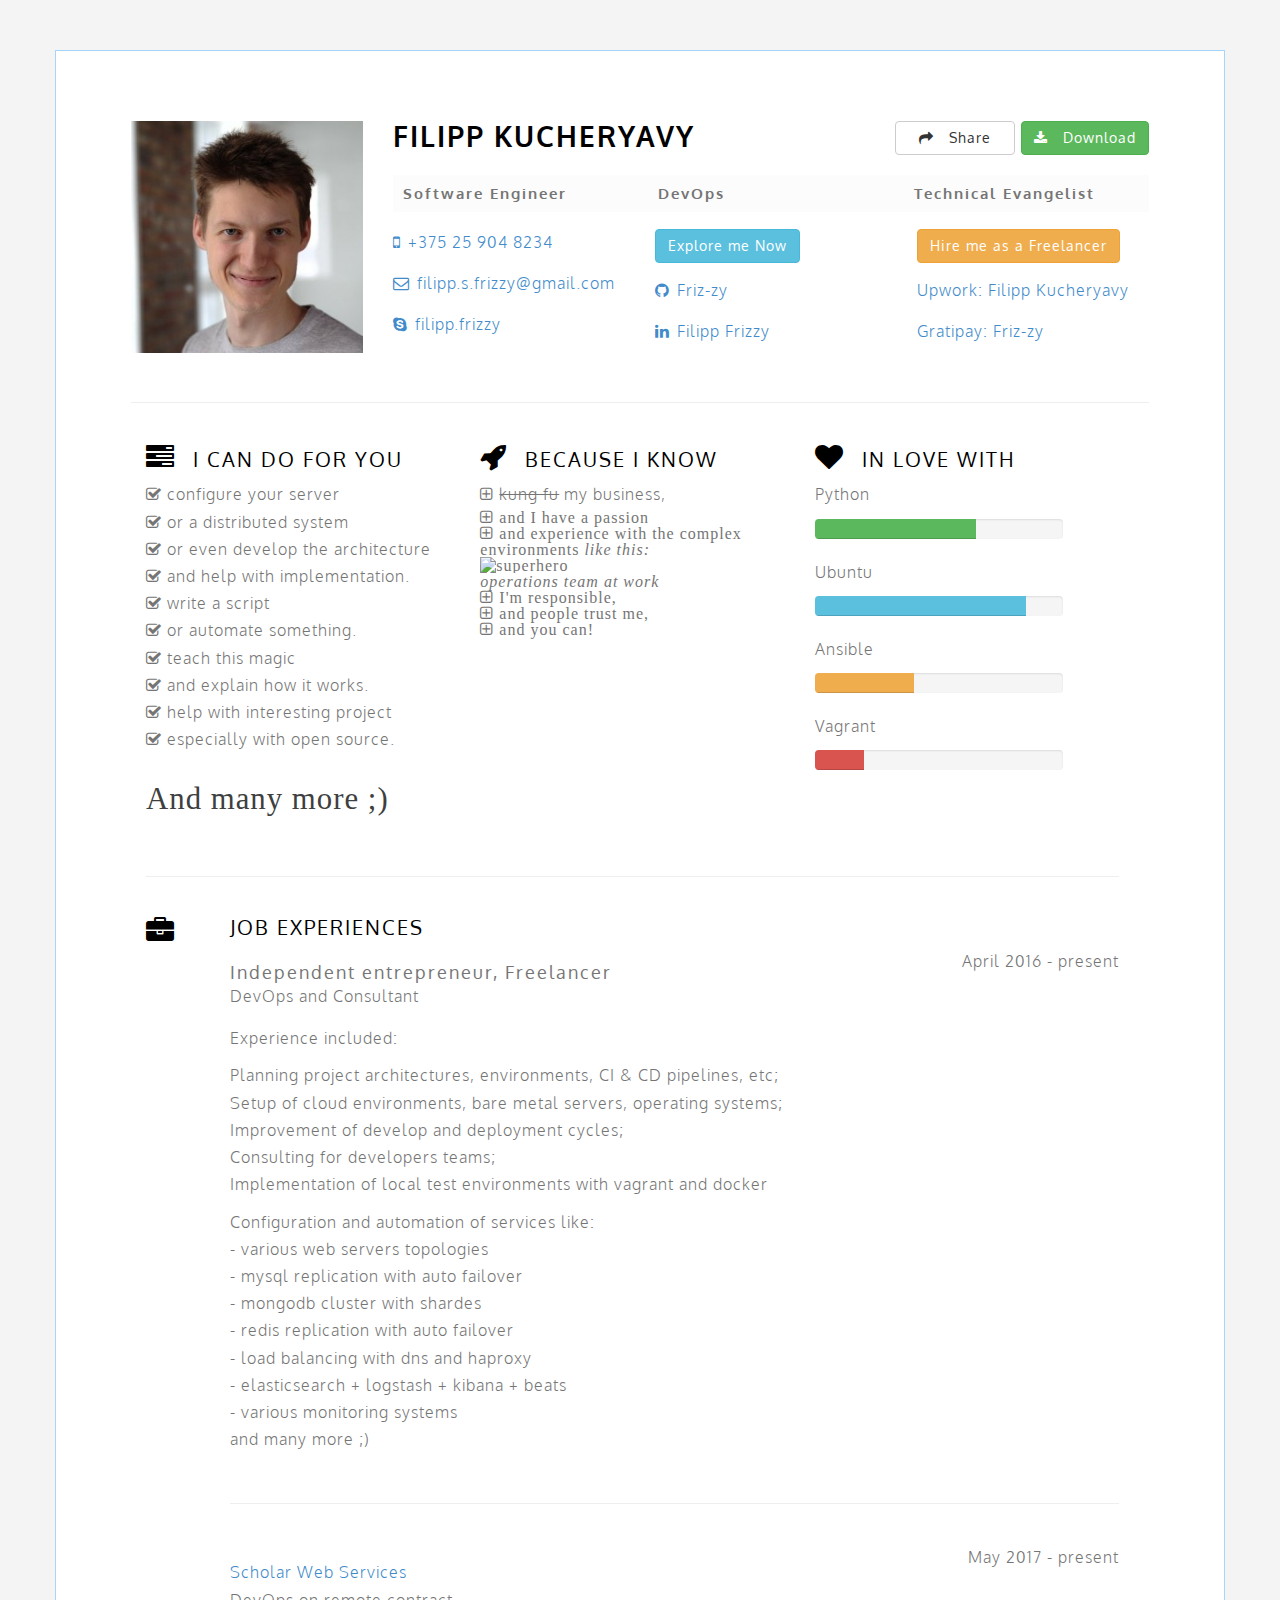
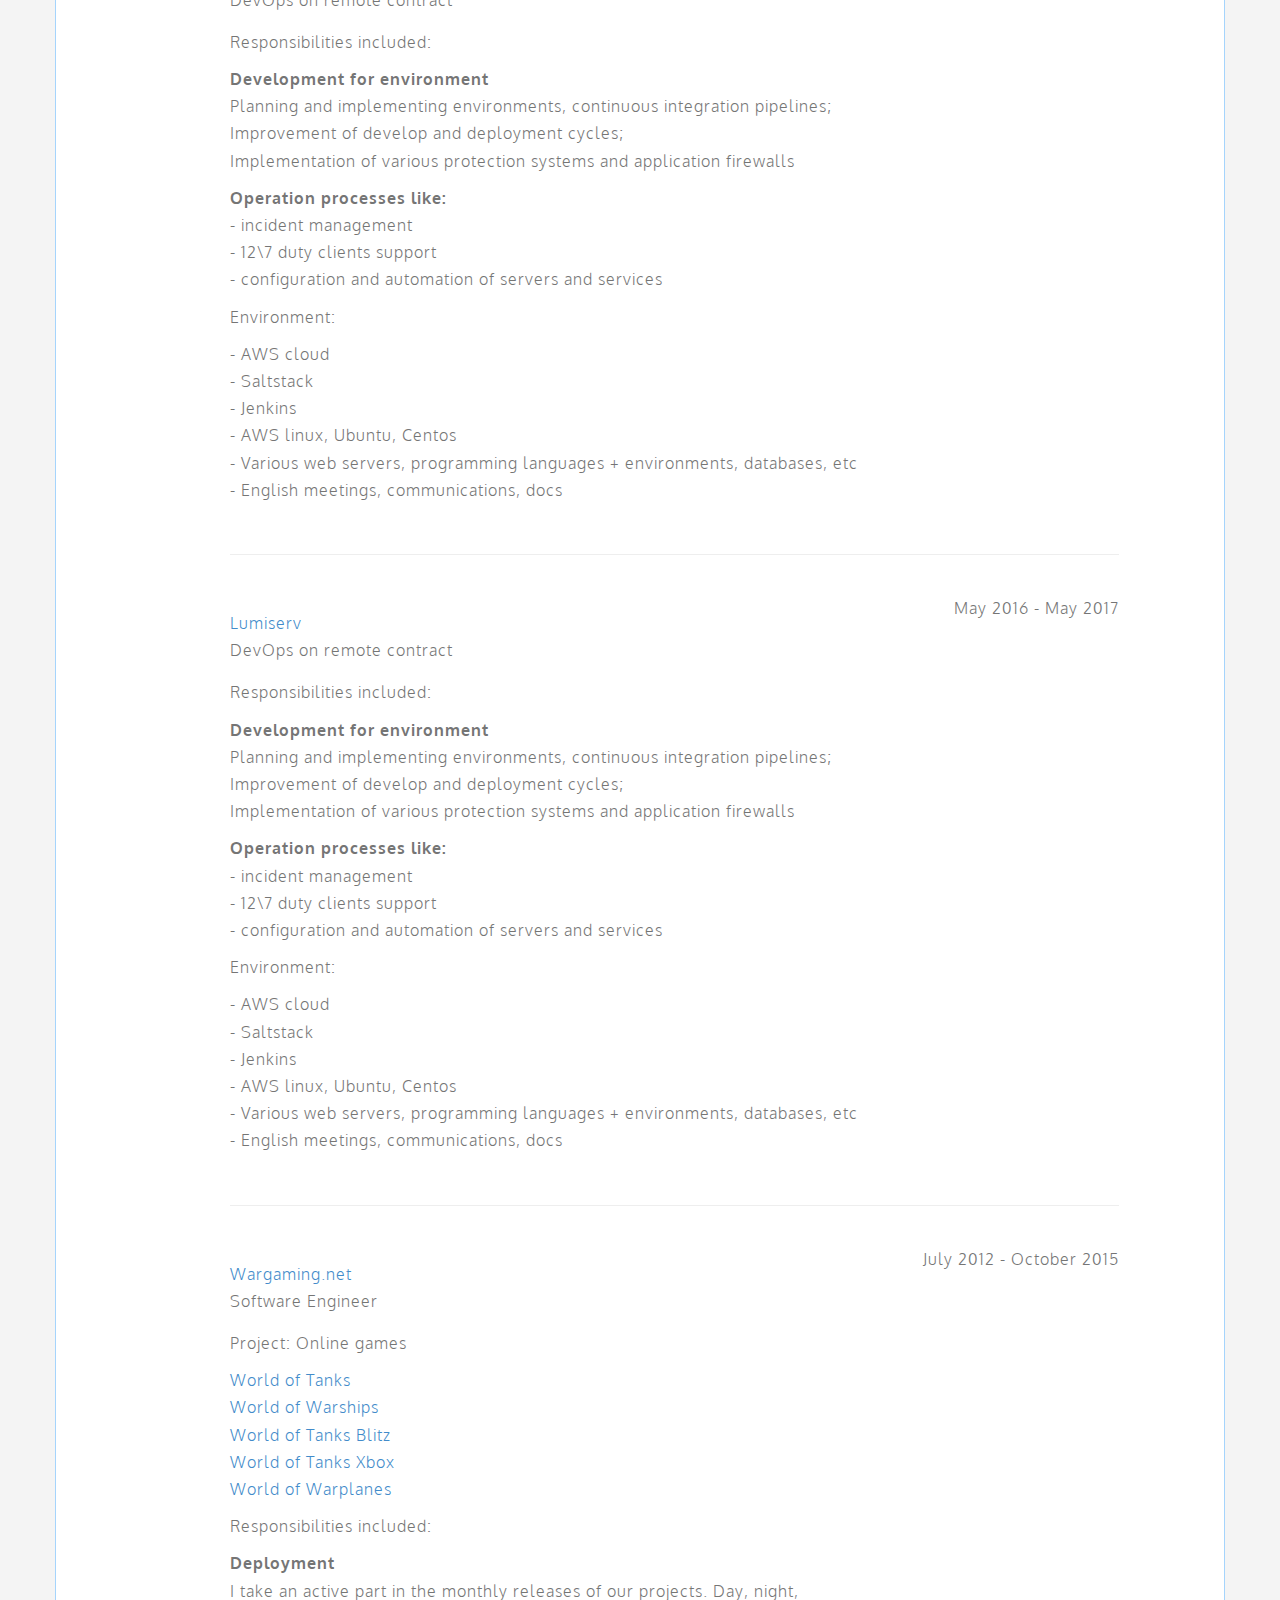
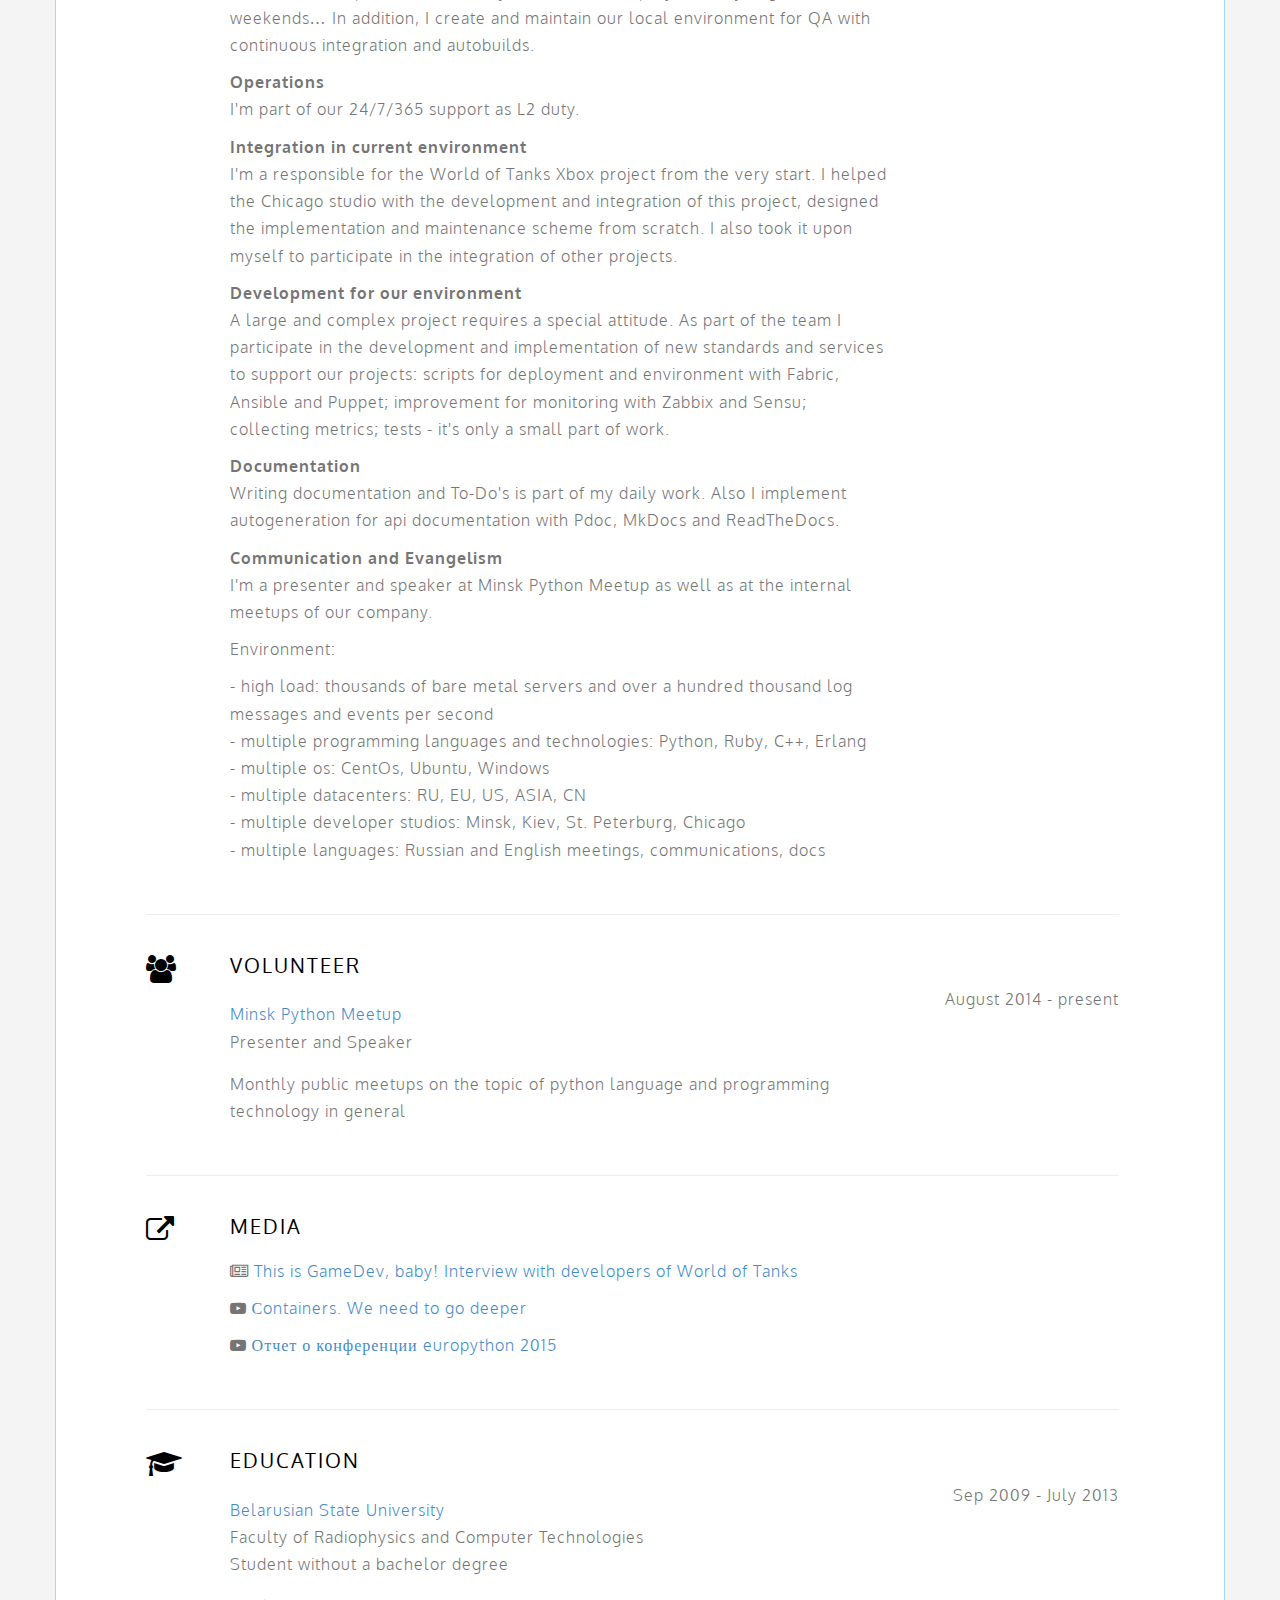
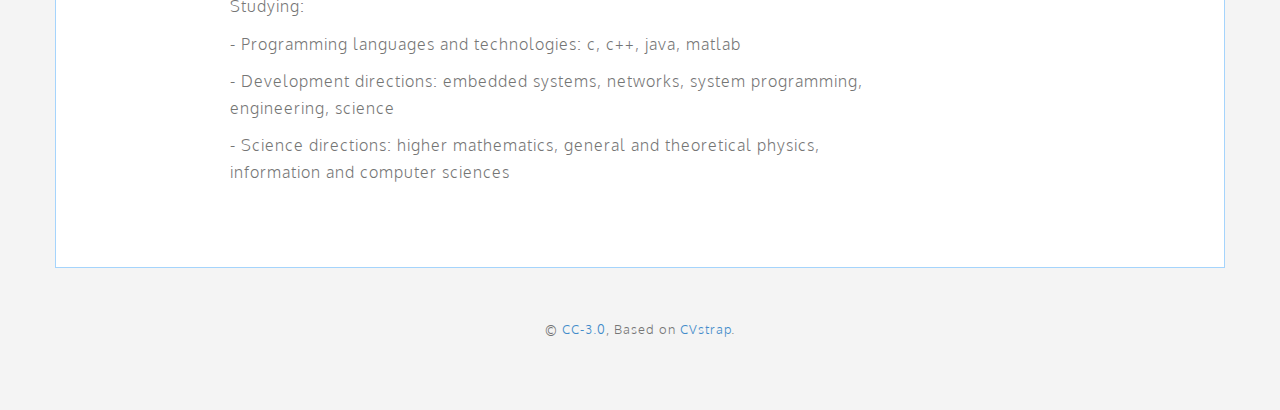
==== commit eb0259f2: "add scholar web services and freelance experience into CV" ====
--- a/frizzy.info/index.html
+++ b/frizzy.info/index.html
@@ -218,30 +218,66 @@
 
                     <div class="row">
                         <div class="col-md-9">
-                            <h4><a href="https://lumiserv.com">Lumiserv</a></h4>
+                            <h4>Independent entrepreneur, Freelancer</h4>
+                            <p class="sub">DevOps and Consultant</p>
+
+                                <p>Experience included:</p>
+
+                                <p>Planning project architectures, environments, CI & CD pipelines, etc;<br>
+                                Setup of cloud environments, bare metal servers, operating systems;<br>
+                                Improvement of develop and deployment cycles;<br>
+                                Consulting for developers teams;<br>
+                                Implementation of local test environments with vagrant and docker
+                                </p>
+                                <p>Configuration and automation of services like:<br>
+                                - various web servers topologies<br>
+                                - mysql replication with auto failover<br>
+                                - mongodb cluster with shardes<br>
+                                - redis replication with auto failover<br>
+                                - load balancing with dns and haproxy<br>
+                                - elasticsearch + logstash + kibana + beats<br>
+                                - various monitoring systems<br>
+                                and many more ;)
+                                </p>
+                        </div>
+
+                        <div class="year col-md-3">
+                            <p>April 2016 - present</p>
+                        </div>
+                    </div><!--Job 1 end-->
+
+                    <hr>
+
+                    <div class="row">
+                        <div class="col-md-9">
+                            <h4><a href="https://www.scholarwebservices.com/">Scholar Web Services</a></h4>
                             <p class="sub">DevOps on remote contract</p>
 
                                 <p>Responsibilities included:</p>
 
                                 <p><b>Development for environment</b><br>
-                                Configuration, Automation and Orchestration with AWS, Saltstack and Jenkins
-                                </p>
-                                <p><b>Operations</b><br>
-                                12\7 Duty clients support
-                                </p>
-
+                                Planning and implementing environments, continuous integration pipelines;<br>
+                                Improvement of develop and deployment cycles;<br>
+                                Implementation of various protection systems and application firewalls
+                                </p>
+                                <p><b>Operation processes like:</b><br>
+                                - incident management<br>
+                                - 12\7 duty clients support<br>
+                                - configuration and automation of servers and services
+                                </p>
                                 <p>Environment:</p>
                                 <p>
                                     - AWS cloud<br>
                                     - Saltstack<br>
                                     - Jenkins<br>
-                                    - AWS linux, Ubuntu<br>
+                                    - AWS linux, Ubuntu, Centos<br>
+                                    - Various web servers, programming languages + environments, databases, etc<br>
                                     - English meetings, communications, docs<br>
                                 </p>
                         </div>
 
                         <div class="year col-md-3">
-                            <p>May 2016 - present</p>
+                            <p>May 2017 - present</p>
                         </div>
                     </div><!--Job 1 end-->
 
@@ -249,28 +285,34 @@
 
                     <div class="row">
                         <div class="col-md-9">
-                            <h4><a href="http://www.exadel.com">Exadel Inc</a></h4>
-                            <p class="sub">DevOps for <a href="http://glympse.com">Glympse</a></p>
+                            <h4><a href="https://lumiserv.com">Lumiserv</a></h4>
+                            <p class="sub">DevOps on remote contract</p>
 
                                 <p>Responsibilities included:</p>
 
-                                <p>
-                                    <b>Development for environment</b><br>
-                                    To facilitate operations I developed automation with Ansible: scale infrastructure with Amazon EC2 and Docker, deploy MongoDB cluster with replication and sharding, setup monitoring with ElastAlert and other stuff. Also I didn't forgot about testing and CI: we used a bundle of Vagrant and Jenkins.
-                                </p>
-
+                                <p><b>Development for environment</b><br>
+                                Planning and implementing environments, continuous integration pipelines;<br>
+                                Improvement of develop and deployment cycles;<br>
+                                Implementation of various protection systems and application firewalls
+                                </p>
+                                <p><b>Operation processes like:</b><br>
+                                - incident management<br>
+                                - 12\7 duty clients support<br>
+                                - configuration and automation of servers and services
+                                </p>
                                 <p>Environment:</p>
                                 <p>
                                     - AWS cloud<br>
-                                    - Ansible<br>
-                                    - Docker, Vagrant<br>
-                                    - AWS linux<br>
-                                    - Russian and English meetings, communications, docs<br>
-                                </p>
-                        </div>
-
-                        <div class="year col-md-3">
-                            <p>Nov 2015 - Feb 2016</p>
+                                    - Saltstack<br>
+                                    - Jenkins<br>
+                                    - AWS linux, Ubuntu, Centos<br>
+                                    - Various web servers, programming languages + environments, databases, etc<br>
+                                    - English meetings, communications, docs<br>
+                                </p>
+                        </div>
+
+                        <div class="year col-md-3">
+                            <p>May 2016 - May 2017</p>
                         </div>
                     </div><!--Job 1 end-->
                     
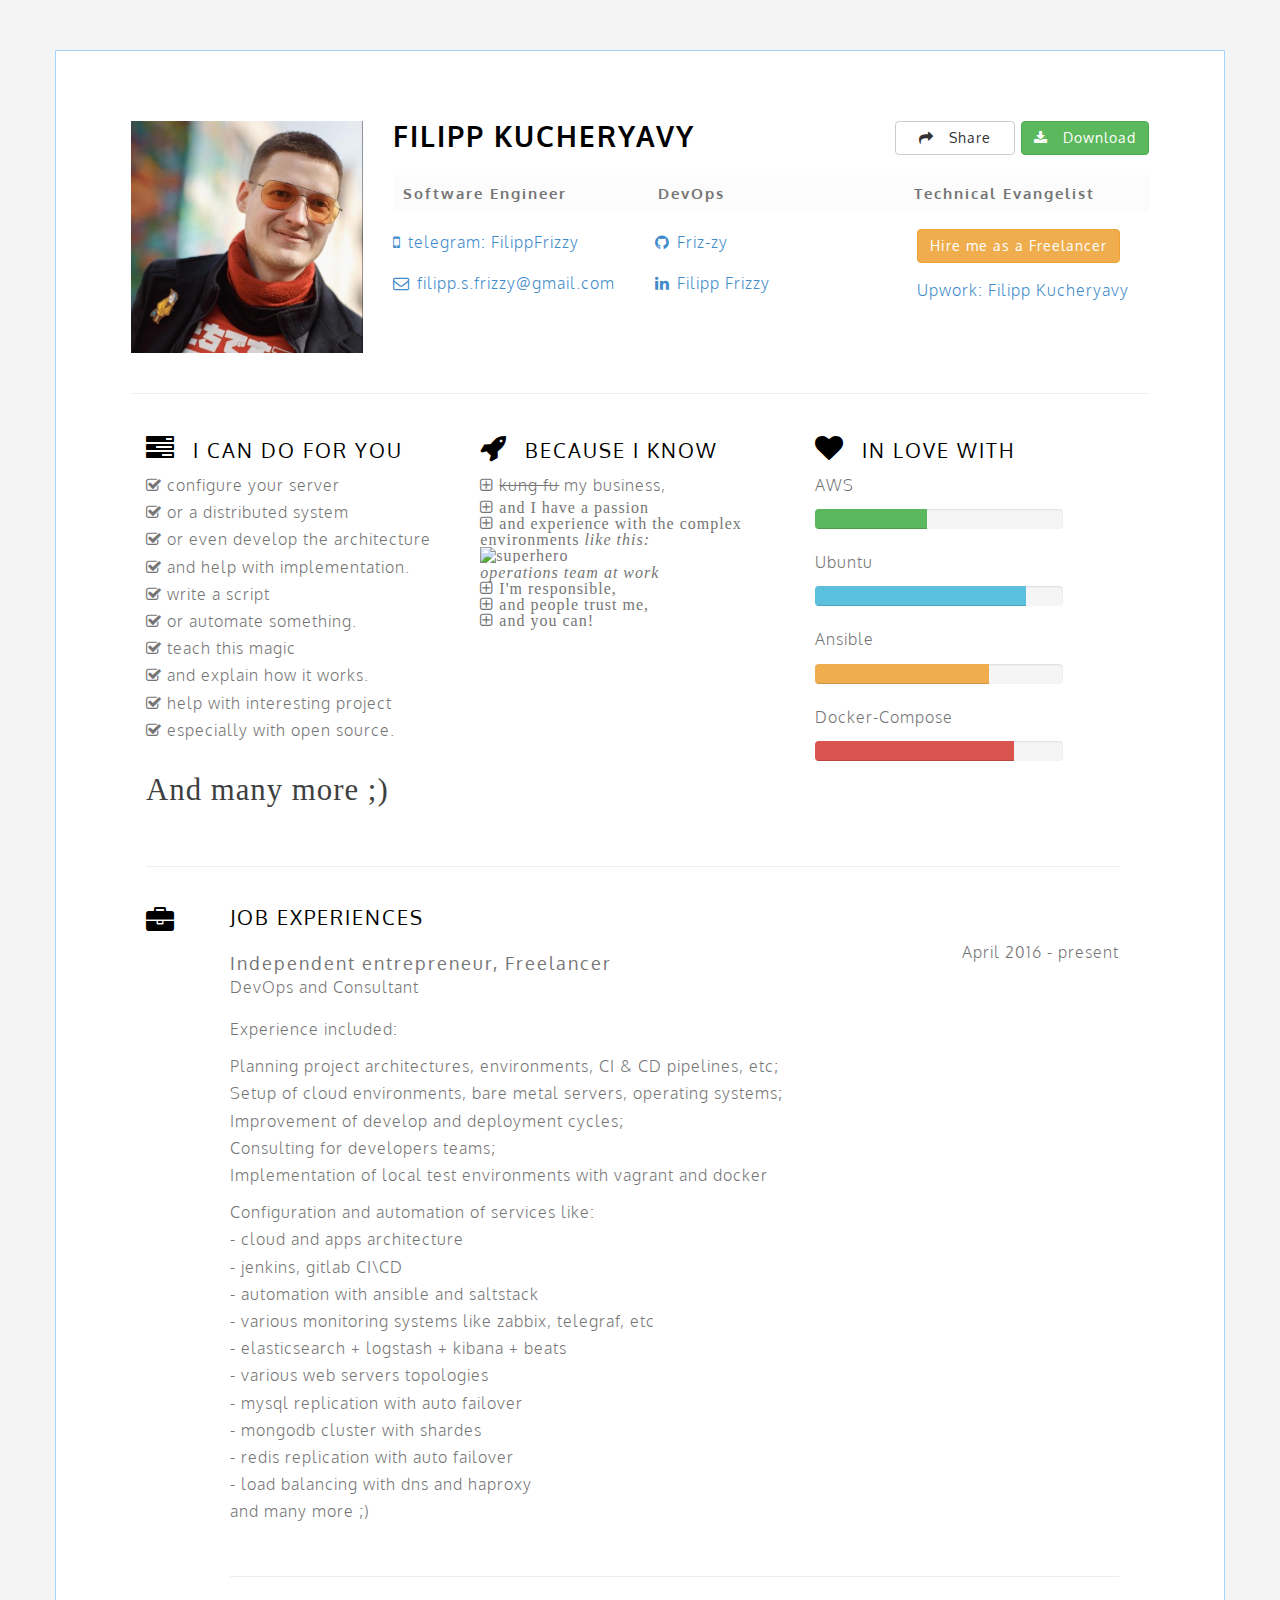
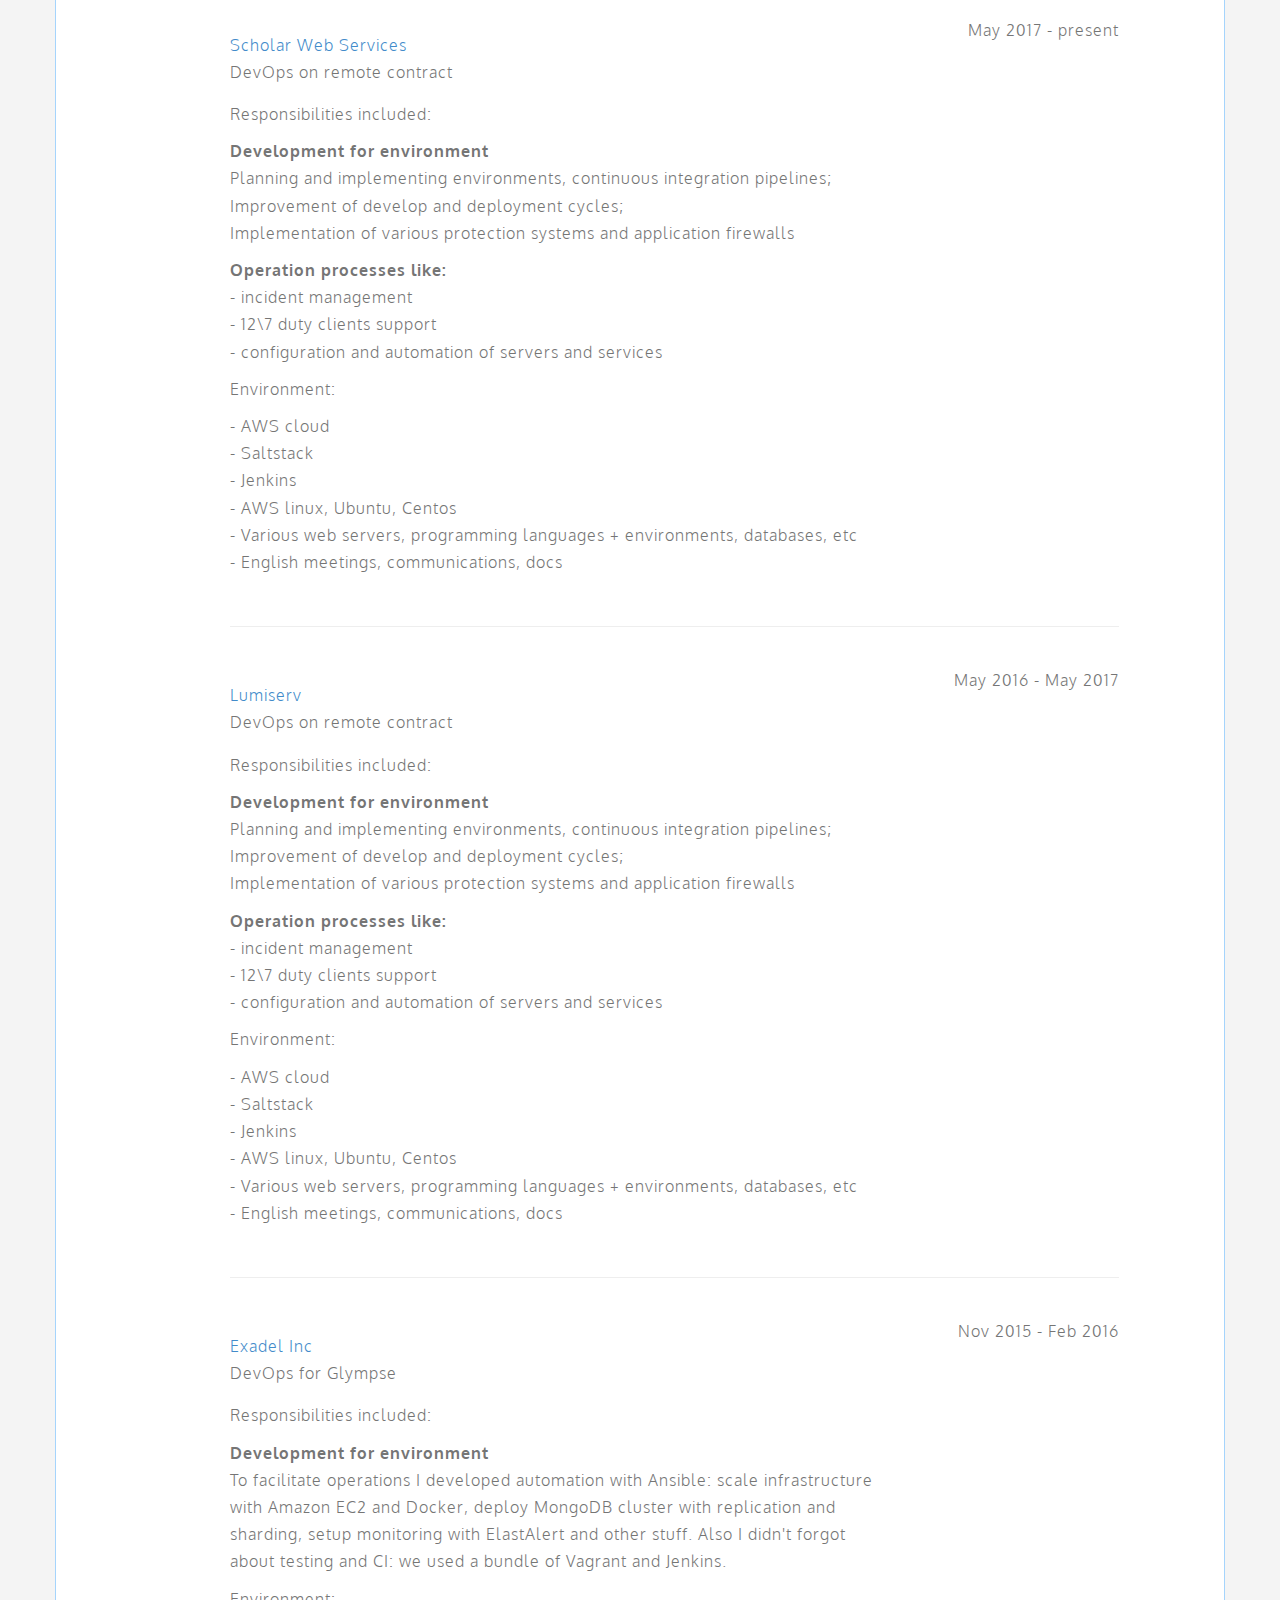
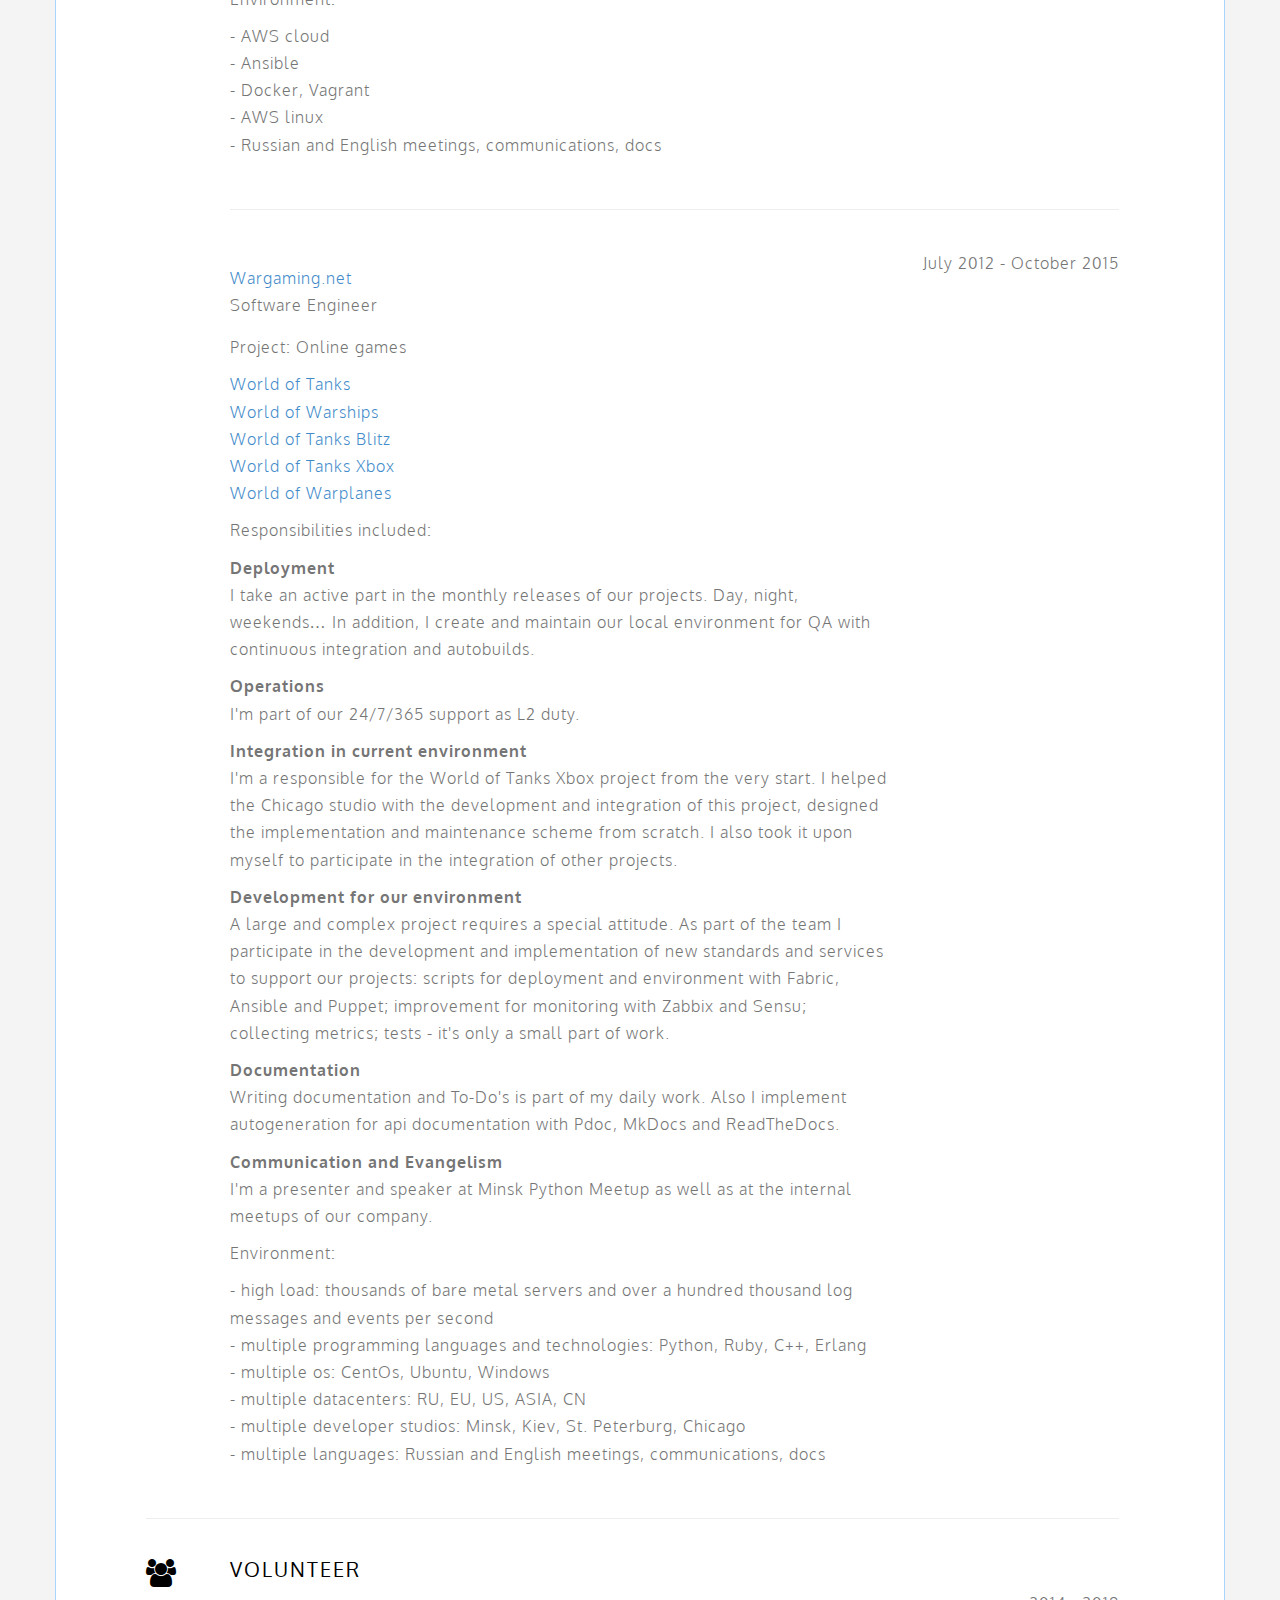
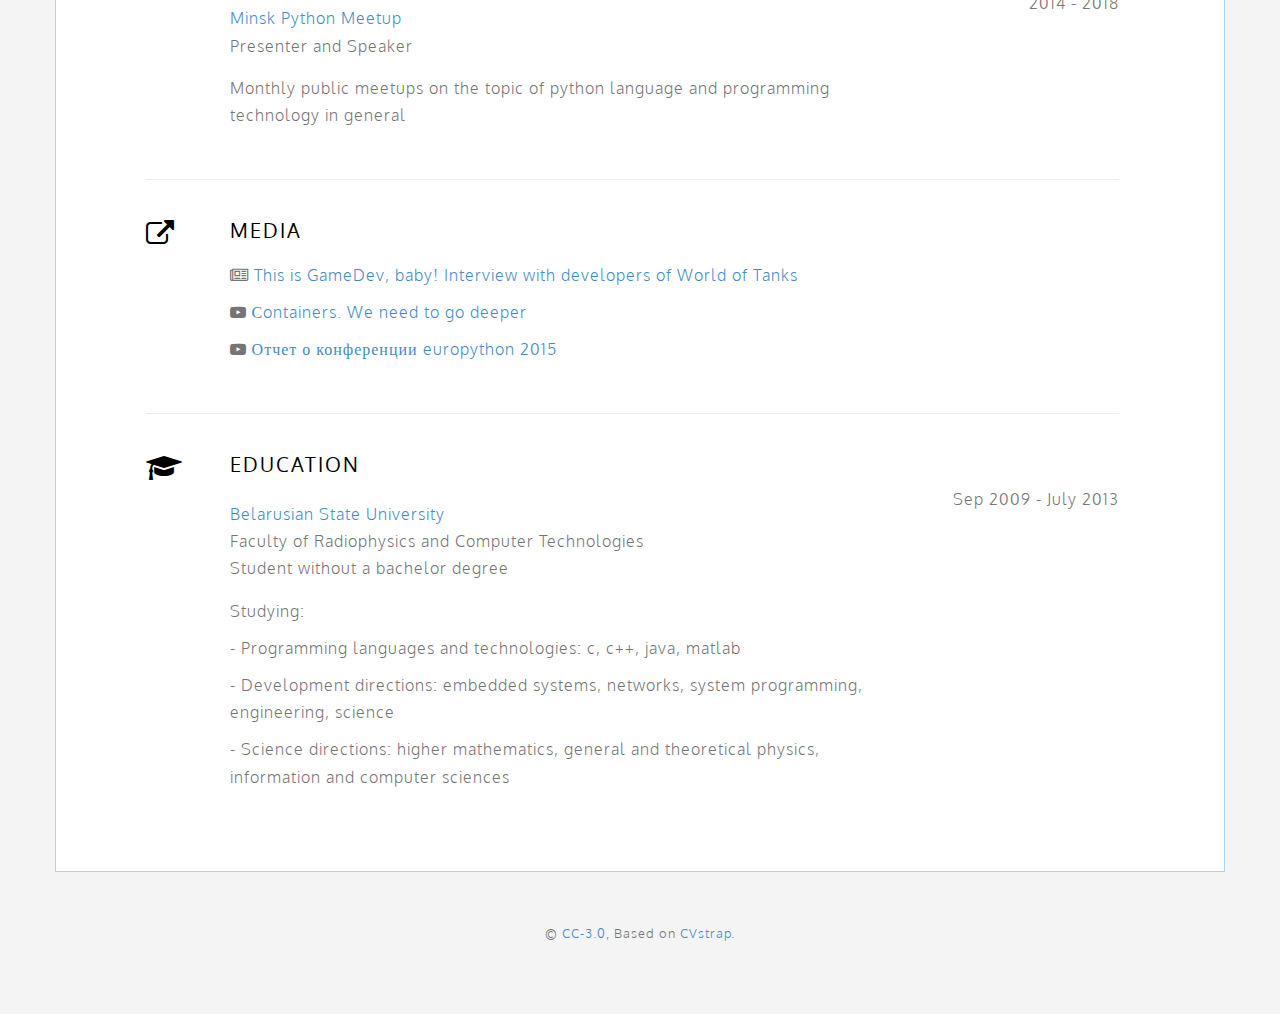
==== commit 58fab347: "update" ====
--- a/frizzy.info/index.html
+++ b/frizzy.info/index.html
@@ -10,7 +10,7 @@
     THEME INFO
     =========================== -->
     <meta name="description" content="Filipp Kucheryavy - DevOps - CV">
-    <meta name="keywords" content="devops, software engineer, python, ansible, ubuntu, Filipp Kucheryavy, Filipp Frizzy">
+    <meta name="keywords" content="devops, aws, cloud, ansible, ubuntu, Filipp Kucheryavy, Filipp Frizzy">
     <meta name="author" content="Filipp Kucheryavy">
 
     <!-- ===========================
@@ -94,18 +94,15 @@
                 <div class="row">
                     <div class="col-sm-4">
                         <ul class="list-unstyled">
-                            <li><a href=""><span class="social fa fa-mobile-phone"></span>+375 25 904 8234</a>
+                            <li><a href="https://t.me/FilippFrizzy"><span class="social fa fa-mobile-phone"></span>telegram: FilippFrizzy</a>
                             </li>
                             <li><a href="mailto:filipp.s.frizzy@gmail.com"><span class="social fa fa-envelope-o"></span>filipp.s.frizzy@gmail.com</a>
                             </li>
-                            <li><a href="skype:filipp.frizzy?chat"><span class="social fa fa-skype"></span>filipp.frizzy</a>
-                            </li>
                         </ul>
                     </div><!-- social 1st col end-->
 
                     <div class="col-sm-4">
                         <ul class="list-unstyled">
-                            <li><a class="btn btn-info" href="https://github.com/Friz-zy">Explore me Now</a></li>
                             <li><a href="https://github.com/Friz-zy"><span class="social fa fa-github"></span>Friz-zy</a>
                             </li>
                             <li><a href="http://linkedin.com/pub/filipp-frizzy/60/a03/289/"><span class="social fa fa-linkedin"></span>Filipp Frizzy</a>
@@ -117,8 +114,6 @@
                         <ul class="list-unstyled">
                             <li><a class="btn btn-warning" href="https://www.upwork.com/freelancers/%7E01ad88731583a316c0">Hire me as a Freelancer</a></li>
                             <li><a href="https://www.upwork.com/freelancers/%7E01ad88731583a316c0">Upwork: Filipp Kucheryavy</a>
-                            </li>
-                            <li><a href="https://gratipay.com/~Friz-zy/">Gratipay: Friz-zy</a>
                             </li>
                         </ul>
                     </div><!-- social 3rd col end-->
@@ -170,13 +165,12 @@
                     <div class="col-sm-11 col-md-10">
                         <h3 class="mobmid"><span class="secicon fa fa-heart"></span> In love with</h3>
 
-                        <p>Python</p>
+                        <p>AWS</p>
                         <div class="progress">
-                            <div class="progress-bar progress-bar-success" role="progressbar" aria-valuenow="65" aria-valuemin="0" aria-valuemax="100" style="width: 65%">
-                                <span class="sr-only">65% Complete (success)</span>
+                            <div class="progress-bar progress-bar-success" role="progressbar" aria-valuenow="45" aria-valuemin="0" aria-valuemax="100" style="width: 45%">
+                                <span class="sr-only">45% Complete (success)</span>
                             </div>
                         </div><!--skill end-->
-
 
                         <p>Ubuntu</p>
                         <div class="progress">
@@ -187,15 +181,15 @@
 
                         <p>Ansible</p>
                         <div class="progress">
-                            <div class="progress-bar progress-bar-warning" role="progressbar" aria-valuenow="40" aria-valuemin="0" aria-valuemax="100" style="width: 40%">
-                                <span class="sr-only">40% Complete (warning)</span>
+                            <div class="progress-bar progress-bar-warning" role="progressbar" aria-valuenow="70" aria-valuemin="0" aria-valuemax="100" style="width: 70%">
+                                <span class="sr-only">70% Complete (warning)</span>
                             </div>
                         </div><!--skill end-->
 
-                        <p>Vagrant</p>
+                        <p>Docker-Compose</p>
                         <div class="progress">
-                            <div class="progress-bar progress-bar-danger" role="progressbar" aria-valuenow="20" aria-valuemin="0" aria-valuemax="100" style="width: 20%">
-                                <span class="sr-only">20% Complete (danger)</span>
+                            <div class="progress-bar progress-bar-danger" role="progressbar" aria-valuenow="80" aria-valuemin="0" aria-valuemax="100" style="width: 80%">
+                                <span class="sr-only">80% Complete (danger)</span>
                             </div>
                         </div><!--skill end-->
                     </div><!--info end-->
@@ -230,13 +224,16 @@
                                 Implementation of local test environments with vagrant and docker
                                 </p>
                                 <p>Configuration and automation of services like:<br>
+                                - cloud and apps architecture<br>
+                                - jenkins, gitlab CI\CD<br>
+                                - automation with ansible and saltstack<br>
+                                - various monitoring systems like zabbix, telegraf, etc<br>
+                                - elasticsearch + logstash + kibana + beats<br>
                                 - various web servers topologies<br>
                                 - mysql replication with auto failover<br>
                                 - mongodb cluster with shardes<br>
                                 - redis replication with auto failover<br>
                                 - load balancing with dns and haproxy<br>
-                                - elasticsearch + logstash + kibana + beats<br>
-                                - various monitoring systems<br>
                                 and many more ;)
                                 </p>
                         </div>
@@ -320,7 +317,36 @@
                     
                     <div class="row">
                         <div class="col-md-9">
-                            <h4><a href="wargaming.com">Wargaming.net</a></h4>
+                            <h4><a href="https://exadel.com/">Exadel Inc</a></h4>
+                            <p class="sub">DevOps for Glympse</p>
+
+                                <p>Responsibilities included:</p>
+
+                                <p>
+                                    <b>Development for environment</b><br>
+                                    To facilitate operations I developed automation with Ansible: scale infrastructure with Amazon EC2 and Docker, deploy MongoDB cluster with replication and sharding, setup monitoring with ElastAlert and other stuff. Also I didn't forgot about testing and CI: we used a bundle of Vagrant and Jenkins.
+                                </p>
+
+                                <p>Environment:</p>
+                                <p>
+                                    - AWS cloud<br>
+                                    - Ansible<br>
+                                    - Docker, Vagrant<br>
+                                    - AWS linux<br>
+                                    - Russian and English meetings, communications, docs<br>
+                                </p>
+                        </div>
+
+                        <div class="year col-md-3">
+                            <p>Nov 2015 - Feb 2016</p>
+                        </div>
+                    </div><!--Job 1 end-->
+                    
+                    <hr>
+                    
+                    <div class="row">
+                        <div class="col-md-9">
+                            <h4><a href="http://wargaming.com/">Wargaming.net</a></h4>
                             <p class="sub">Software Engineer</p>
 
                             <p>Project: Online games</p>
@@ -396,7 +422,7 @@
                         </div>
 
                         <div class="year col-md-3">
-                            <p>August 2014 - present</p>
+                            <p>2014 - 2018</p>
                         </div>
                     </div><!--Volunteer 1 end-->
 
